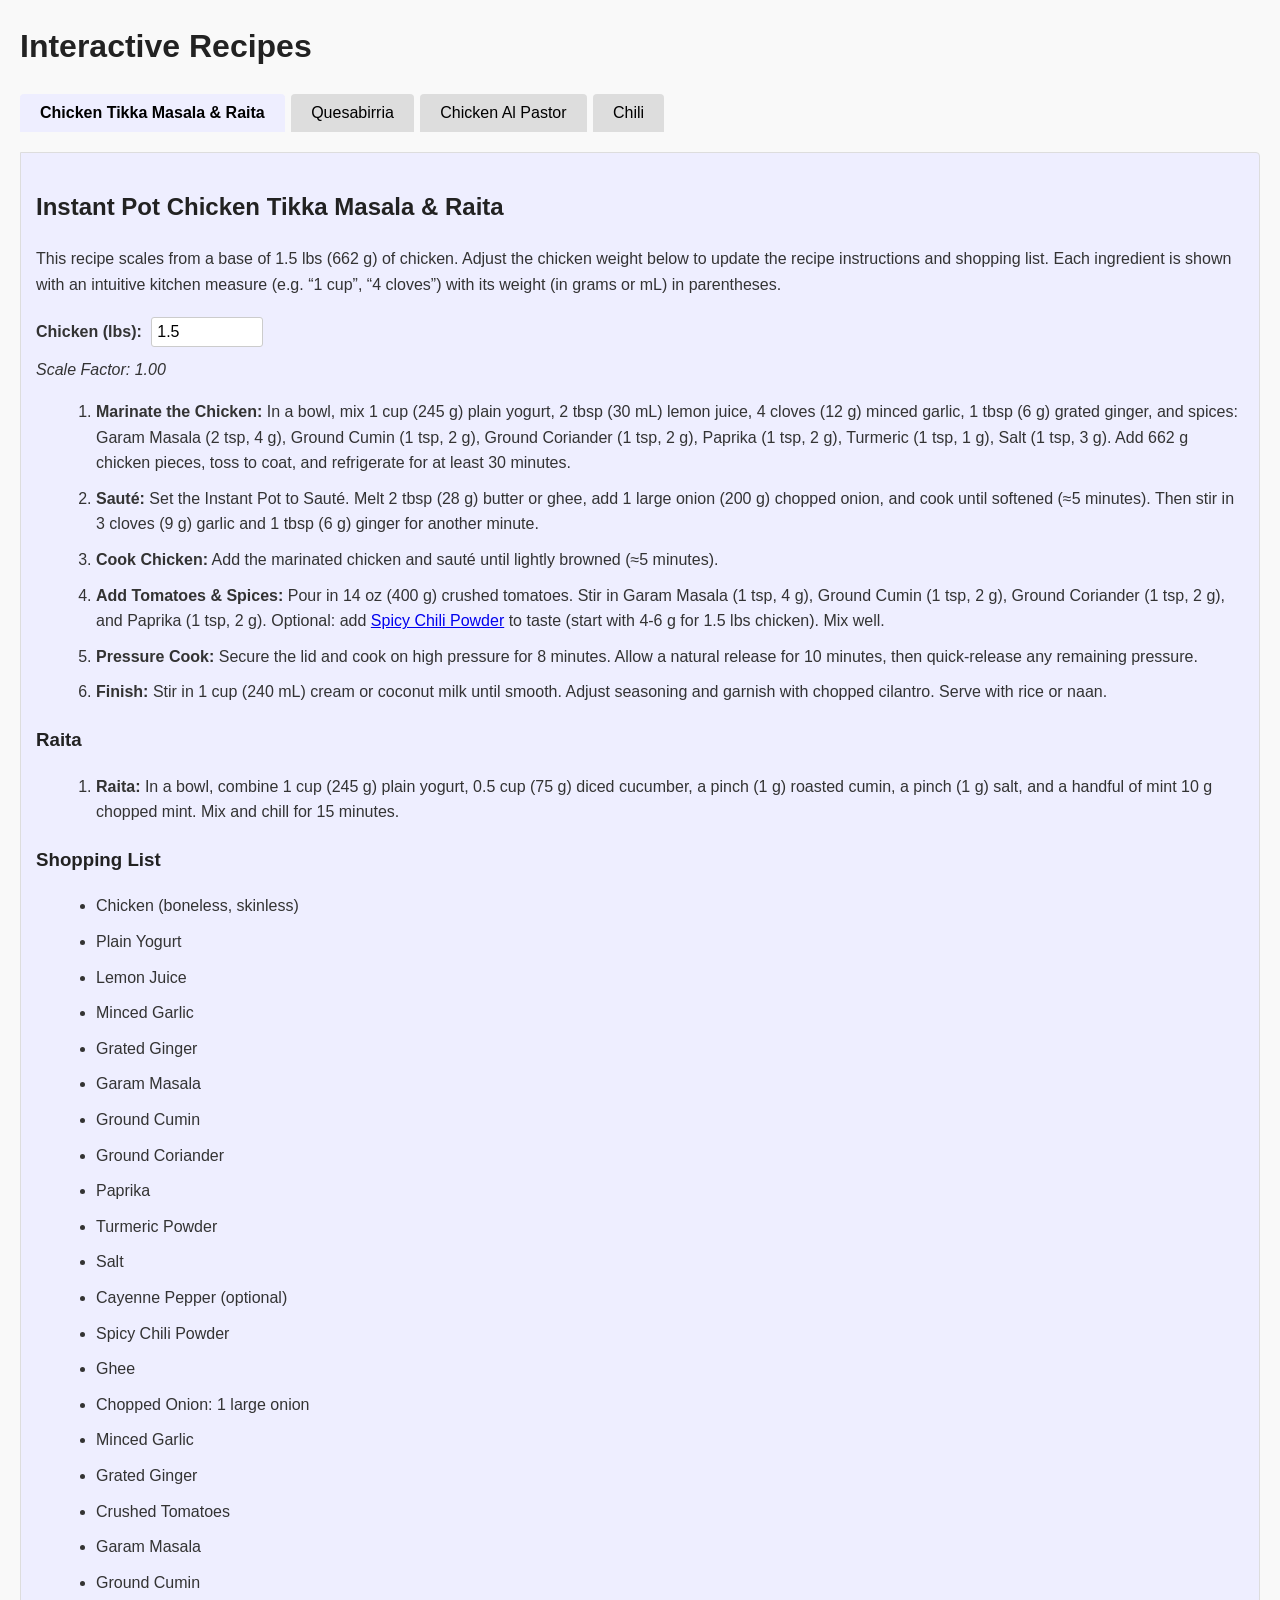
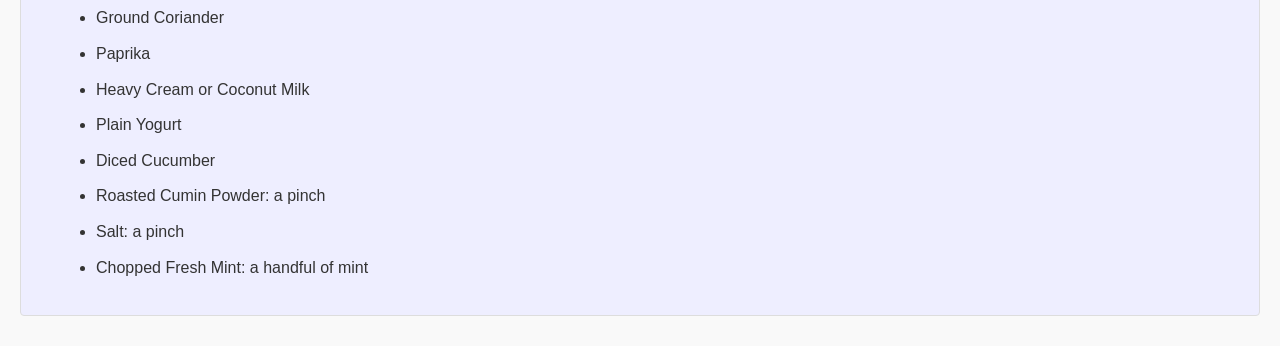
==== index.html @ 4488bdd1 "fix shopping list unit detection" ====
<!DOCTYPE html>
<html>
<head>
  <meta charset="UTF-8">
  <title>Interactive Recipes: Tikka Masala, Birria, Al Pastor & Chili</title>
  <style>
    body {
      font-family: Arial, sans-serif;
      margin: 20px;
      background-color: #f9f9f9;
      line-height: 1.6;
      color: #333;
    }
    h1, h2, h3 {
      color: #222;
    }
    .tab-buttons {
      margin-bottom: 20px;
    }
    .tab-buttons button {
      background-color: #ddd;
      border: none;
      padding: 10px 20px;
      cursor: pointer;
      font-size: 1em;
      border-top-left-radius: 4px;
      border-top-right-radius: 4px;
      margin-right: 2px;
    }
    .tab-buttons button.active {
      background-color: #eef;
      font-weight: bold;
    }
    .tab-content {
      border: 1px solid #ddd;
      background-color: #eef;
      padding: 15px;
      border-radius: 0 4px 4px 4px;
      margin-bottom: 30px;
    }
    .section {
      margin-bottom: 20px;
    }
    .input-group {
      margin-bottom: 10px;
    }
    label {
      font-weight: bold;
    }
    input[type="number"],
    select {
      padding: 5px;
      font-size: 1em;
      width: 100px;
      margin-left: 5px;
      border: 1px solid #ccc;
      border-radius: 3px;
    }
    /* Make the drop-down for "Type:" wider */
    #chiliType {
      width: 150px;
    }
    .scale-display {
      font-style: italic;
      margin-bottom: 10px;
    }
    ol, ul {
      margin-left: 20px;
    }
    li {
      margin-bottom: 10px;
    }
  </style>
</head>
<body>
  <h1>Interactive Recipes</h1>
  <div class="tab-buttons">
    <button id="btnChicken" class="active" onclick="showTab('chickenTab')">Chicken Tikka Masala & Raita</button>
    <button id="btnBeef" onclick="showTab('beefTab')">Quesabirria</button>
    <button id="btnAlPastor" onclick="showTab('alPastorTab')">Chicken Al Pastor</button>
    <button id="btnChili" onclick="showTab('chiliTab')">Chili</button>
  </div>

  <!-- Chicken Tikka Masala & Raita Tab -->
  <div id="chickenTab" class="tab-content">
    <h2>Instant Pot Chicken Tikka Masala &amp; Raita</h2>
    <div class="section">
      <p>
        This recipe scales from a base of 1.5 lbs (662 g) of chicken. Adjust the chicken weight below to update the recipe instructions and shopping list. Each ingredient is shown with an intuitive kitchen measure (e.g. “1 cup”, “4 cloves”) with its weight (in grams or mL) in parentheses.
      </p>
    </div>
    <div class="input-group">
      <label for="chickenInput">Chicken (lbs):</label>
      <input type="number" id="chickenInput" value="1.5" step="0.001" min="0">
    </div>
    <div class="scale-display">
      Scale Factor: <span id="chickenScaleFactor">1.00</span>
    </div>
    <div id="chickenRecipe" class="section"></div>
    <h3>Raita</h3>
    <div id="raita" class="section"></div>
    <h3>Shopping List</h3>
    <div id="chickenShoppingList" class="section"></div>
  </div>

  <!-- Beef Birria Tacos Tab -->
  <div id="beefTab" class="tab-content" style="display:none;">
    <h2>Instant Pot Quesabirria</h2>
    <div class="section">
      <p>
        Scale this quesabirria recipe from a base of 3 lbs (1360 g) of beef. Adjust the beef weight below to update the instructions and shopping list. All ingredient amounts are expressed in grams with intuitive alternative measures.
      </p>
    </div>
    <div class="input-group">
      <label for="beefInput">Beef (lbs):</label>
      <input type="number" id="beefInput" value="3" step="0.001" min="0">
    </div>
    <div class="scale-display">
      Scale Factor: <span id="beefScaleFactor">1.00</span>
    </div>
    <div id="beefRecipe" class="section"></div>
    <h3>Shopping List</h3>
    <div id="beefShoppingList" class="section"></div>
  </div>

  <!-- Chicken Al Pastor Tab -->
  <div id="alPastorTab" class="tab-content" style="display:none;">
    <h2>Instant Pot Chicken Al Pastor</h2>
    <div class="section">
      <p>
        Scale this Chicken Al Pastor recipe from a base of 2 lbs (≈900 g) of chicken. The marinade is tangy and savory (with less sweetness). Adjust the chicken weight below to update the recipe instructions and shopping list.
      </p>
    </div>
    <div class="input-group">
      <label for="alPastorInput">Chicken (lbs):</label>
      <input type="number" id="alPastorInput" value="2" step="0.001" min="0">
    </div>
    <div class="scale-display">
      Scale Factor: <span id="alPastorScaleFactor">1.00</span>
    </div>
    <div id="alPastorRecipe" class="section"></div>
    <h3>Shopping List</h3>
    <div id="alPastorShoppingList" class="section"></div>
  </div>

  <!-- Chili Tab -->
  <div id="chiliTab" class="tab-content" style="display:none;">
    <h2>Instant Pot Chili</h2>
    <div class="section">
      <p>
        This chili recipe scales from a base of 1 lb (454 g) of beef. You can choose the beef type—Ground Beef or Chuck Roast—and adjust the beef weight below. The recipe is simple: brown the beef, then add spices and tomatoes. The spices are shown in teaspoon/tablespoon measures with the weight in grams in parentheses.
      </p>
    </div>
    <div class="input-group">
      <label for="chiliInput">Beef (lbs):</label>
      <input type="number" id="chiliInput" value="1" step="0.001" min="0">
      <label for="chiliType">Type:</label>
      <select id="chiliType">
        <option value="ground">Ground Beef</option>
        <option value="chuck">Chuck Roast</option>
      </select>
    </div>
    <div class="scale-display">
      Scale Factor: <span id="chiliScaleFactor">1.00</span>
    </div>
    <div id="chiliRecipe" class="section"></div>
    <h3>Shopping List</h3>
    <div id="chiliShoppingList" class="section"></div>
  </div>

  <script>
    // ----- Helper Functions -----
    // Computes a scaled amount for an ingredient.
    function getScaledAmount(item, scaleFactor) {
      const scaledWeight = Math.ceil(item.baseAmount * scaleFactor);
      let alt = "";
      if (item.altValue !== null) {
        if (!isNaN(parseFloat(item.altValue))) {
          let altNumber = item.altValue * scaleFactor;
          // For discrete units, round up.
          if (["tsp", "tbsp", "cloves", "oz"].includes(item.altUnit)) {
            altNumber = Math.ceil(altNumber);
          } else if (item.altUnit === "cup") {
            altNumber = Math.ceil(altNumber * 10) / 10;
          } else {
            altNumber = Math.ceil(altNumber);
          }
          alt = altNumber + " " + item.altUnit;
        } else {
          alt = item.altValue + (item.altUnit ? " " + item.altUnit : "");
        }
      }
      return { weight: scaledWeight + " " + item.unit, alt: alt };
    }
    
    // Returns a shopping list entry using a discrete measure if applicable.
    function getShoppingListEntry(item, scaledItem) {
      const discreteUnits = [
        "large onion", "tortilla", "lime", "bay leaves",
        "small bunch", "a pinch", "a handful of mint",
        "chiles", "chile", "can"
      ];

      let altPhrase = item.altUnit;
      if (item.altValue !== null && isNaN(parseFloat(item.altValue))) {
        altPhrase = item.altValue + (item.altUnit ? " " + item.altUnit : "");
      }

      if (altPhrase && discreteUnits.includes(altPhrase)) {
        // Ensure a minimum of 1 is shown for numeric amounts
        let parts = scaledItem.alt.split(" ");
        let num = parseFloat(parts[0]);
        if (!isNaN(num) && num < 1) {
          return item.ingredient + ": 1 " + altPhrase;
        }
        return item.ingredient + ": " + scaledItem.alt;
      } else {
        return item.ingredient;
      }
    }
    
    // ----- Chicken Tikka Masala & Raita -----
    const baseChickenLbs = 1.5;
    const chickenIngredients = [
      { key: "chicken", ingredient: "Chicken (boneless, skinless)", baseAmount: 662, unit: "g", altValue: null, altUnit: "" },
      { key: "yogurt", ingredient: "Plain Yogurt", baseAmount: 245, unit: "g", altValue: 1, altUnit: "cup" },
      { key: "lemon", ingredient: "Lemon Juice", baseAmount: 30, unit: "mL", altValue: 2, altUnit: "tbsp" },
      { key: "garlicMarinade", ingredient: "Minced Garlic", baseAmount: 12, unit: "g", altValue: 4, altUnit: "cloves" },
      { key: "gingerMarinade", ingredient: "Grated Ginger", baseAmount: 6, unit: "g", altValue: 1, altUnit: "tbsp" },
      { key: "garamMarinade", ingredient: "Garam Masala", baseAmount: 4, unit: "g", altValue: 2, altUnit: "tsp" },
      { key: "cuminMarinade", ingredient: "Ground Cumin", baseAmount: 2, unit: "g", altValue: 1, altUnit: "tsp" },
      { key: "corianderMarinade", ingredient: "Ground Coriander", baseAmount: 2, unit: "g", altValue: 1, altUnit: "tsp" },
      { key: "paprikaMarinade", ingredient: "Paprika", baseAmount: 2, unit: "g", altValue: 1, altUnit: "tsp" },
      { key: "turmeric", ingredient: "Turmeric Powder", baseAmount: 1, unit: "g", altValue: 0.5, altUnit: "tsp" },
      { key: "salt", ingredient: "Salt", baseAmount: 3, unit: "g", altValue: 0.5, altUnit: "tsp" },
      { key: "cayenne", ingredient: "Cayenne Pepper (optional)", baseAmount: 0.5, unit: "g", altValue: 0.25, altUnit: "tsp" },
      { key: "chiliPowder", ingredient: "Spicy Chili Powder", baseAmount: 5, unit: "g", altValue: 2, altUnit: "tsp" },
      { key: "butter", ingredient: "Ghee", baseAmount: 28, unit: "g", altValue: 2, altUnit: "tbsp" },
      { key: "onion", ingredient: "Chopped Onion", baseAmount: 200, unit: "g", altValue: 1, altUnit: "large onion" },
      { key: "garlicSauce", ingredient: "Minced Garlic", baseAmount: 9, unit: "g", altValue: 3, altUnit: "cloves" },
      { key: "gingerSauce", ingredient: "Grated Ginger", baseAmount: 6, unit: "g", altValue: 1, altUnit: "tbsp" },
      { key: "tomato", ingredient: "Crushed Tomatoes", baseAmount: 400, unit: "g", altValue: 14, altUnit: "oz" },
      { key: "garamSauce", ingredient: "Garam Masala", baseAmount: 4, unit: "g", altValue: 1, altUnit: "tsp" },
      { key: "cuminSauce", ingredient: "Ground Cumin", baseAmount: 2, unit: "g", altValue: 1, altUnit: "tsp" },
      { key: "corianderSauce", ingredient: "Ground Coriander", baseAmount: 2, unit: "g", altValue: 1, altUnit: "tsp" },
      { key: "paprikaSauce", ingredient: "Paprika", baseAmount: 2, unit: "g", altValue: 1, altUnit: "tsp" },
      { key: "cream", ingredient: "Heavy Cream or Coconut Milk", baseAmount: 240, unit: "mL", altValue: 1, altUnit: "cup" }
    ];
    const raitaIngredients = [
      { key: "raitaYogurt", ingredient: "Plain Yogurt", baseAmount: 245, unit: "g", altValue: 1, altUnit: "cup" },
      { key: "cucumber", ingredient: "Diced Cucumber", baseAmount: 75, unit: "g", altValue: 0.5, altUnit: "cup" },
      { key: "roastedCumin", ingredient: "Roasted Cumin Powder", baseAmount: 1, unit: "g", altValue: "a pinch", altUnit: "" },
      { key: "raitaSalt", ingredient: "Salt", baseAmount: 0.5, unit: "g", altValue: "a pinch", altUnit: "" },
      { key: "mint", ingredient: "Chopped Fresh Mint", baseAmount: 10, unit: "g", altValue: "a handful of", altUnit: "mint" }
    ];
    
    // ----- Quesabirria -----
    const baseBeefLbs = 3;
    const beefIngredients = [
      { key: "beef", ingredient: "Beef Chuck Roast", baseAmount: 1360, unit: "g", altValue: null, altUnit: "" },
      { key: "guajillo", ingredient: "Dried Guajillo Chiles", baseAmount: 8, unit: "g", altValue: 2, altUnit: "chiles" },
      { key: "ancho", ingredient: "Dried Ancho Chiles", baseAmount: 12, unit: "g", altValue: 2, altUnit: "chiles" },
      { key: "chipotle", ingredient: "Dried Chipotle Chile (optional)", baseAmount: 3, unit: "g", altValue: 1, altUnit: "chile" },
      { key: "onion", ingredient: "Large Onion (quartered)", baseAmount: 150, unit: "g", altValue: 1, altUnit: "large onion" },
      { key: "garlic", ingredient: "Minced Garlic", baseAmount: 12, unit: "g", altValue: 12, altUnit: "g" },
      { key: "tomato", ingredient: "Crushed Tomatoes", baseAmount: 400, unit: "g", altValue: 14, altUnit: "oz" },
      { key: "broth", ingredient: "Beef Broth", baseAmount: 120, unit: "g", altValue: 0.5, altUnit: "cup" },
      { key: "vinegar", ingredient: "Apple Cider Vinegar", baseAmount: 60, unit: "g", altValue: 0.25, altUnit: "cup" },
      { key: "cumin", ingredient: "Ground Cumin", baseAmount: 2.5, unit: "g", altValue: 1, altUnit: "tsp" },
      { key: "oregano", ingredient: "Dried Oregano", baseAmount: 1, unit: "g", altValue: 1, altUnit: "tsp" },
      { key: "cinnamon", ingredient: "Ground Cinnamon", baseAmount: 1.25, unit: "g", altValue: 0.5, altUnit: "tsp" },
      { key: "bay", ingredient: "Bay Leaves", baseAmount: 2, unit: "", altValue: "2", altUnit: "bay leaves" },
      { key: "water", ingredient: "Water (for blending)", baseAmount: 15, unit: "g", altValue: 1, altUnit: "tbsp" },
      { key: "tortilla", ingredient: "Corn Tortillas", baseAmount: 30, unit: "g", altValue: 1, altUnit: "tortilla" },
      { key: "tacoOnion", ingredient: "Chopped White Onion (topping)", baseAmount: 50, unit: "g", altValue: 0.25, altUnit: "cup" },
      { key: "cilantro", ingredient: "Chopped Fresh Cilantro (topping)", baseAmount: 10, unit: "g", altValue: 1, altUnit: "small bunch" },
      { key: "lime", ingredient: "Lime Wedge", baseAmount: 70, unit: "g", altValue: 1, altUnit: "lime" }
    ];
    
    // ----- Chicken Al Pastor -----
    const baseAlPastorLbs = 2;
    const alPastorIngredients = [
      { key: "alPastorChicken", ingredient: "Chicken (boneless, skinless)", baseAmount: 900, unit: "g", altValue: null, altUnit: "" },
      { key: "pineappleJuice", ingredient: "Pineapple Juice", baseAmount: 80, unit: "mL", altValue: 0.33, altUnit: "cup" },
      { key: "vinegar", ingredient: "Apple Cider Vinegar", baseAmount: 20, unit: "mL", altValue: 1, altUnit: "tbsp" },
      { key: "garlic", ingredient: "Minced Garlic", baseAmount: 10, unit: "g", altValue: 3, altUnit: "cloves" },
      { key: "ginger", ingredient: "Grated Ginger", baseAmount: 5, unit: "g", altValue: 1, altUnit: "tsp" },
      { key: "chiliPowder", ingredient: "Chili Powder", baseAmount: 4, unit: "g", altValue: 1.5, altUnit: "tsp" },
      { key: "cumin", ingredient: "Ground Cumin", baseAmount: 2, unit: "g", altValue: 1, altUnit: "tsp" },
      { key: "oregano", ingredient: "Dried Oregano", baseAmount: 1, unit: "g", altValue: 1, altUnit: "tsp" },
      { key: "salt", ingredient: "Salt", baseAmount: 3, unit: "g", altValue: 0.5, altUnit: "tsp" },
      { key: "pepper", ingredient: "Black Pepper", baseAmount: 1, unit: "g", altValue: 0.25, altUnit: "tsp" },
      { key: "achiote", ingredient: "Achiote Paste", baseAmount: 15, unit: "g", altValue: 1, altUnit: "tbsp" },
      { key: "chipotle", ingredient: "Chipotle in Adobo (optional)", baseAmount: 5, unit: "g", altValue: 1, altUnit: "tsp" },
      { key: "alPastorOnion", ingredient: "Sliced Onion", baseAmount: 100, unit: "g", altValue: 0.5, altUnit: "large onion" },
      { key: "pineappleChunks", ingredient: "Pineapple Chunks", baseAmount: 150, unit: "g", altValue: 0.75, altUnit: "cup" }
    ];
    
    // ----- Chili -----
    const baseChiliLbs = 1; // Base: 1 lb (454 g) of beef
    const chiliIngredients = [
      { key: "chiliBeef", ingredient: "Beef", baseAmount: 454, unit: "g", altValue: null, altUnit: "" },
      { key: "chiliPowder", ingredient: "Chili Powder", baseAmount: 20, unit: "g", altValue: 2, altUnit: "tbsp" },
      { key: "crushedTomatoes", ingredient: "Crushed Tomatoes", baseAmount: 400, unit: "g", altValue: "1", altUnit: "can" },
      { key: "greenChilis", ingredient: "Green Chilis", baseAmount: 227, unit: "g", altValue: "1", altUnit: "can" },
      { key: "cayenne", ingredient: "Cayenne Pepper", baseAmount: 5, unit: "g", altValue: 1, altUnit: "tsp" }
    ];
    
    function updateChickenRecipe() {
      const chickenInput = document.getElementById("chickenInput");
      let chickenWeight = parseFloat(chickenInput.value);
      if (isNaN(chickenWeight) || chickenWeight <= 0) { chickenWeight = baseChickenLbs; }
      const scaleFactor = chickenWeight / baseChickenLbs;
      document.getElementById("chickenScaleFactor").textContent = scaleFactor.toFixed(2);
      
      let scaled = {};
      chickenIngredients.forEach(item => {
        scaled[item.key] = getScaledAmount(item, scaleFactor);
      });
      
      let recipeHtml = "<ol>";
      // Marinate step: without cayenne and chili powder.
      recipeHtml += "<li><strong>Marinate the Chicken:</strong> In a bowl, mix " +
                    scaled.yogurt.alt + " (" + scaled.yogurt.weight + ") plain yogurt, " +
                    scaled.lemon.alt + " (" + scaled.lemon.weight + ") lemon juice, " +
                    scaled.garlicMarinade.alt + " (" + scaled.garlicMarinade.weight + ") minced garlic, " +
                    scaled.gingerMarinade.alt + " (" + scaled.gingerMarinade.weight + ") grated ginger, and spices: " +
                    "Garam Masala (" + scaled.garamMarinade.alt + ", " + scaled.garamMarinade.weight + "), " +
                    "Ground Cumin (" + scaled.cuminMarinade.alt + ", " + scaled.cuminMarinade.weight + "), " +
                    "Ground Coriander (" + scaled.corianderMarinade.alt + ", " + scaled.corianderMarinade.weight + "), " +
                    "Paprika (" + scaled.paprikaMarinade.alt + ", " + scaled.paprikaMarinade.weight + "), " +
                    "Turmeric (" + scaled.turmeric.alt + ", " + scaled.turmeric.weight + "), " +
                    "Salt (" + scaled.salt.alt + ", " + scaled.salt.weight + "). " +
                    "Add " + scaled.chicken.weight + " chicken pieces, toss to coat, and refrigerate for at least 30 minutes.</li>";
      recipeHtml += "<li><strong>Sauté:</strong> Set the Instant Pot to Sauté. Melt " +
                    scaled.butter.alt + " (" + scaled.butter.weight + ") butter or ghee, add " +
                    scaled.onion.alt + " (" + scaled.onion.weight + ") chopped onion, and cook until softened (≈5 minutes). Then stir in " +
                    scaled.garlicSauce.alt + " (" + scaled.garlicSauce.weight + ") garlic and " +
                    scaled.gingerSauce.alt + " (" + scaled.gingerSauce.weight + ") ginger for another minute.</li>";
      recipeHtml += "<li><strong>Cook Chicken:</strong> Add the marinated chicken and sauté until lightly browned (≈5 minutes).</li>";
      // Sauce step: list named spices with optional hyperlink for spicy chili powder.
      recipeHtml += "<li><strong>Add Tomatoes &amp; Spices:</strong> Pour in " +
                    scaled.tomato.alt + " (" + scaled.tomato.weight + ") crushed tomatoes. Stir in " +
                    "Garam Masala (" + scaled.garamSauce.alt + ", " + scaled.garamSauce.weight + "), " +
                    "Ground Cumin (" + scaled.cuminSauce.alt + ", " + scaled.cuminSauce.weight + "), " +
                    "Ground Coriander (" + scaled.corianderSauce.alt + ", " + scaled.corianderSauce.weight + "), and " +
                    "Paprika (" + scaled.paprikaSauce.alt + ", " + scaled.paprikaSauce.weight + "). " +
                    "Optional: add <a href=\"https://www.amazon.com/dp/B01FN2MY6W?ref=nb_sb_ss_w_as-reorder_k0_1_18&amp;crid=KF6E8OXQGZ71&amp;sprefix=spicy+chili+powder\" target=\"_blank\">Spicy Chili Powder</a> to taste (start with 4-6 g for 1.5 lbs chicken). Mix well.</li>";
      recipeHtml += "<li><strong>Pressure Cook:</strong> Secure the lid and cook on high pressure for 8 minutes. Allow a natural release for 10 minutes, then quick-release any remaining pressure.</li>";
      recipeHtml += "<li><strong>Finish:</strong> Stir in " + scaled.cream.alt + " (" + scaled.cream.weight + ") cream or coconut milk until smooth. Adjust seasoning and garnish with chopped cilantro. Serve with rice or naan.</li>";
      recipeHtml += "</ol>";
      
      document.getElementById("chickenRecipe").innerHTML = recipeHtml;
      
      let fixedRaita = {};
      raitaIngredients.forEach(item => {
        fixedRaita[item.key] = getScaledAmount(item, 1);
      });
      let raitaHtml = "<ol>";
      raitaHtml += "<li><strong>Raita:</strong> In a bowl, combine " +
                   fixedRaita.raitaYogurt.alt + " (" + fixedRaita.raitaYogurt.weight + ") plain yogurt, " +
                   fixedRaita.cucumber.alt + " (" + fixedRaita.cucumber.weight + ") diced cucumber, " +
                   fixedRaita.roastedCumin.alt + " (" + fixedRaita.roastedCumin.weight + ") roasted cumin, " +
                   fixedRaita.raitaSalt.alt + " (" + fixedRaita.raitaSalt.weight + ") salt, and " +
                   fixedRaita.mint.alt + " " + fixedRaita.mint.weight + " chopped mint. Mix and chill for 15 minutes.</li>";
      raitaHtml += "</ol>";
      
      document.getElementById("raita").innerHTML = raitaHtml;
      
      let shoppingHtml = "<ul>";
      chickenIngredients.concat(raitaIngredients).forEach(item => {
        let factor = chickenIngredients.includes(item) ? scaleFactor : 1;
        let scaledItem = getScaledAmount(item, factor);
        shoppingHtml += "<li>" + getShoppingListEntry(item, scaledItem) + "</li>";
      });
      shoppingHtml += "</ul>";
      
      document.getElementById("chickenShoppingList").innerHTML = shoppingHtml;
    }
    
    function updateBeefRecipe() {
      const beefInput = document.getElementById("beefInput");
      let beefWeight = parseFloat(beefInput.value);
      if (isNaN(beefWeight) || beefWeight <= 0) { beefWeight = baseBeefLbs; }
      const scaleFactor = beefWeight / baseBeefLbs;
      document.getElementById("beefScaleFactor").textContent = scaleFactor.toFixed(2);
      
      let scaledBeef = {};
      beefIngredients.forEach(item => {
        if (item.key === "beef") {
          const scaledWeight = Math.ceil(item.baseAmount * scaleFactor);
          const altLbs = (scaledWeight / 453.6).toFixed(1);
          scaledBeef[item.key] = { weight: scaledWeight + " " + item.unit, alt: altLbs + " lbs" };
        } else {
          scaledBeef[item.key] = getScaledAmount(item, scaleFactor);
        }
      });
      
      let beefHtml = "<ol>";
      beefHtml += "<li><strong>Prep the Chiles:</strong> Remove stems and seeds from the guajillo chiles (" + scaledBeef.guajillo.alt + " / " + scaledBeef.guajillo.weight + "), ancho chiles (" + scaledBeef.ancho.alt + " / " + scaledBeef.ancho.weight + "), and chipotle chile (" + scaledBeef.chipotle.alt + " / " + scaledBeef.chipotle.weight + ") (optional). Toast them lightly (≈1 minute per side) and soak in hot water for 20 minutes. Drain (reserve 15–30 g of soaking water).</li>";
      beefHtml += "<li><strong>Blend the Sauce:</strong> In a blender, combine the soaked chiles, " +
                  scaledBeef.onion.alt + " (" + scaledBeef.onion.weight + ") quartered onion, " +
                  scaledBeef.garlic.alt + " (" + scaledBeef.garlic.weight + ") minced garlic, " +
                  scaledBeef.tomato.alt + " (" + scaledBeef.tomato.weight + ") crushed tomatoes, " +
                  scaledBeef.vinegar.alt + " (" + scaledBeef.vinegar.weight + ") vinegar, " +
                  scaledBeef.broth.alt + " (" + scaledBeef.broth.weight + ") beef broth, " +
                  scaledBeef.cumin.alt + " ground cumin (" + scaledBeef.cumin.weight + "), " +
                  scaledBeef.oregano.alt + " dried oregano (" + scaledBeef.oregano.weight + "), and " +
                  scaledBeef.cinnamon.alt + " ground cinnamon (" + scaledBeef.cinnamon.weight + "). Blend until smooth, adding reserved water if needed. (Note: You can use less crushed tomatoes if you prefer a shorter sauté time.)</li>";
      beefHtml += "<li><strong>Sear the Beef:</strong> Season " + scaledBeef.beef.weight + " of beef with salt and pepper. Sauté in the Instant Pot with about 15 g oil until well browned in batches.</li>";
      beefHtml += "<li><strong>Pressure Cook:</strong> Return the beef to the pot, add the blended sauce and " + scaledBeef.bay.alt + ". Secure the lid and cook on high pressure for 45 minutes; allow a natural release for 10 minutes, then quick-release any remaining pressure.</li>";
      beefHtml += "<li><strong>Shred &amp; Assemble:</strong> Strain the beef and reserve the sauce. Shred the beef. Then, heat a pan over medium heat until it passes the <a href=\"https://youtube.com/shorts/TcM1hlAAJ_g?si=eh-l27dP_NLs6PnY\" target=\"_blank\">water drop test</a>. Add a thin layer of high-heat oil (such as ghee or avocado oil). Dip a tortilla briefly into the reserved broth, lay it flat on the pan, and add a layer of cheese followed by a layer of the shredded beef. Top with chopped onions and cilantro. After about 2 minutes (adjust if needed), fold the tortilla in half and press it down. Continue cooking for another 1–2 minutes until golden and crisp, then remove and serve.</li>";
      beefHtml += "</ol>";
      
      document.getElementById("beefRecipe").innerHTML = beefHtml;
      
      let shoppingHtml = "<ul>";
      beefIngredients.forEach(item => {
        let factor = (item.key === "beef") ? 1 : scaleFactor;
        let scaledItem;
        if (item.key === "beef") {
          const scaledWeight = Math.ceil(item.baseAmount * scaleFactor);
          const altLbs = (scaledWeight / 453.6).toFixed(1);
          scaledItem = { weight: scaledWeight + " " + item.unit, alt: altLbs + " lbs" };
        } else {
          scaledItem = getScaledAmount(item, factor);
        }
        shoppingHtml += "<li>" + getShoppingListEntry(item, scaledItem) + "</li>";
      });
      shoppingHtml += "</ul>";
      
      document.getElementById("beefShoppingList").innerHTML = shoppingHtml;
    }
    
    function updateAlPastorRecipe() {
      const alPastorInput = document.getElementById("alPastorInput");
      let alPastorWeight = parseFloat(alPastorInput.value);
      if (isNaN(alPastorWeight) || alPastorWeight <= 0) { alPastorWeight = baseAlPastorLbs; }
      const scaleFactor = alPastorWeight / baseAlPastorLbs;
      document.getElementById("alPastorScaleFactor").textContent = scaleFactor.toFixed(2);
      
      let scaledAP = {};
      alPastorIngredients.forEach(item => {
        scaledAP[item.key] = getScaledAmount(item, scaleFactor);
      });
      
      let alPastorHtml = "<ol>";
      alPastorHtml += "<li><strong>Marinate:</strong> In a bowl, combine " +
                       scaledAP.pineappleJuice.alt + " (" + scaledAP.pineappleJuice.weight + ") pineapple juice, " +
                       scaledAP.vinegar.alt + " (" + scaledAP.vinegar.weight + ") vinegar, " +
                       scaledAP.garlic.alt + " (" + scaledAP.garlic.weight + ") minced garlic, " +
                       scaledAP.ginger.alt + " (" + scaledAP.ginger.weight + ") grated ginger, " +
                       scaledAP.chiliPowder.alt + " (" + scaledAP.chiliPowder.weight + ") chili powder, " +
                       scaledAP.cumin.alt + " (" + scaledAP.cumin.weight + ") ground cumin, " +
                       scaledAP.oregano.alt + " (" + scaledAP.oregano.weight + ") oregano, " +
                       scaledAP.salt.alt + " (" + scaledAP.salt.weight + ") salt, and " +
                       scaledAP.pepper.alt + " (" + scaledAP.pepper.weight + ") black pepper. Stir in " +
                       scaledAP.achiote.alt + " (" + scaledAP.achiote.weight + ") achiote paste and, if using, " +
                       scaledAP.chipotle.alt + " (" + scaledAP.chipotle.weight + ") chipotle. Add " +
                       scaledAP.alPastorOnion.alt + " (" + scaledAP.alPastorOnion.weight + ") sliced onion and " +
                       scaledAP.pineappleChunks.alt + " (" + scaledAP.pineappleChunks.weight + ") pineapple chunks. Marinate the chicken (about " + getScaledAmount(alPastorIngredients[0], scaleFactor).weight + ") for at least 1 hour.</li>";
      alPastorHtml += "<li><strong>Sauté &amp; Pressure Cook:</strong> Set the Instant Pot to Sauté. Briefly sauté the marinated chicken with a little oil, then secure the lid and pressure cook on high for 8 minutes. Allow a natural release for 10 minutes.</li>";
      alPastorHtml += "<li><strong>Serve:</strong> Shred the chicken and serve on warm tortillas with your favorite toppings.</li>";
      alPastorHtml += "</ol>";
      
      document.getElementById("alPastorRecipe").innerHTML = alPastorHtml;
      
      let shoppingHtml = "<ul>";
      alPastorIngredients.forEach(item => {
        let scaledItem = getScaledAmount(item, scaleFactor);
        shoppingHtml += "<li>" + getShoppingListEntry(item, scaledItem) + "</li>";
      });
      shoppingHtml += "</ul>";
      
      document.getElementById("alPastorShoppingList").innerHTML = shoppingHtml;
    }
    
    function updateChiliRecipe() {
      const chiliInput = document.getElementById("chiliInput");
      let chiliWeight = parseFloat(chiliInput.value);
      if (isNaN(chiliWeight) || chiliWeight <= 0) { chiliWeight = baseChiliLbs; }
      const scaleFactor = chiliWeight / baseChiliLbs;
      document.getElementById("chiliScaleFactor").textContent = scaleFactor.toFixed(2);
      
      let selectedType = document.getElementById("chiliType").value; // "ground" or "chuck"
      
      let scaledChili = {};
      chiliIngredients.forEach(item => {
        if (item.key === "chiliBeef") {
          const scaledWeight = Math.ceil(item.baseAmount * scaleFactor);
          // Show alternative as lbs.
          const altLbs = (scaledWeight / 453.6).toFixed(1);
          scaledChili[item.key] = { weight: scaledWeight + " " + item.unit, alt: altLbs + " lbs" };
        } else {
          scaledChili[item.key] = getScaledAmount(item, scaleFactor);
        }
      });
      
      let chiliHtml = "<ol>";
      chiliHtml += "<li><strong>Sauté the Beef:</strong> Set the Instant Pot to Sauté. Brown the " + scaledChili.chiliBeef.alt + " (" + scaledChili.chiliBeef.weight + ") " + (selectedType === "ground" ? "ground beef" : "chuck roast, cut into chunks") + " until well browned.</li>";
      chiliHtml += "<li><strong>Add Spices &amp; Tomatoes:</strong> Stir in " +
                   scaledChili.chiliPowder.alt + " (" + scaledChili.chiliPowder.weight + ") chili powder, " +
                   scaledChili.crushedTomatoes.alt + " (" + scaledChili.crushedTomatoes.weight + ") crushed tomatoes, " +
                   scaledChili.greenChilis.alt + " (" + scaledChili.greenChilis.weight + ") green chilis, and " +
                   scaledChili.cayenne.alt + " (" + scaledChili.cayenne.weight + ") cayenne pepper. (Note: You can use less crushed tomatoes if you prefer a shorter sauté time.)</li>";
      if(selectedType === "ground") {
        chiliHtml += "<li><strong>Pressure Cook:</strong> Secure the lid and pressure cook on high for 10 minutes. Then quick-release the pressure.</li>";
      } else {
        chiliHtml += "<li><strong>Pressure Cook:</strong> Secure the lid and pressure cook on high for 20 minutes. Allow a natural release for 10 minutes, then quick-release any remaining pressure.</li>";
      }
      chiliHtml += "<li><strong>Simmer:</strong> Switch to Sauté mode and let the chili simmer for 5–10 minutes, stirring occasionally, to blend the flavors.</li>";
      chiliHtml += "</ol>";
      
      document.getElementById("chiliRecipe").innerHTML = chiliHtml;
      
      let shoppingHtml = "<ul>";
      chiliIngredients.forEach(item => {
        let scaledItem = (item.key === "chiliBeef") ? 
          { weight: Math.ceil(item.baseAmount * scaleFactor) + " " + item.unit, alt: ((Math.ceil(item.baseAmount * scaleFactor))/453.6).toFixed(1) + " lbs" } :
          getScaledAmount(item, scaleFactor);
        shoppingHtml += "<li>" + getShoppingListEntry(item, scaledItem) + "</li>";
      });
      shoppingHtml += "</ul>";
      
      document.getElementById("chiliShoppingList").innerHTML = shoppingHtml;
    }
    
    // ----- Tab Navigation -----
    function showTab(tabId) {
      document.getElementById("chickenTab").style.display = "none";
      document.getElementById("beefTab").style.display = "none";
      document.getElementById("alPastorTab").style.display = "none";
      document.getElementById("chiliTab").style.display = "none";
      document.getElementById("btnChicken").classList.remove("active");
      document.getElementById("btnBeef").classList.remove("active");
      document.getElementById("btnAlPastor").classList.remove("active");
      document.getElementById("btnChili").classList.remove("active");
      
      document.getElementById(tabId).style.display = "block";
      if(tabId === "chickenTab") {
        document.getElementById("btnChicken").classList.add("active");
      } else if(tabId === "beefTab") {
        document.getElementById("btnBeef").classList.add("active");
      } else if(tabId === "alPastorTab") {
        document.getElementById("btnAlPastor").classList.add("active");
      } else if(tabId === "chiliTab") {
        document.getElementById("btnChili").classList.add("active");
      }
    }
    
    // ----- Event Listeners & Initialization -----
    document.getElementById("chickenInput").addEventListener("input", updateChickenRecipe);
    document.getElementById("beefInput")?.addEventListener("input", updateBeefRecipe);
    document.getElementById("alPastorInput").addEventListener("input", updateAlPastorRecipe);
    document.getElementById("chiliInput").addEventListener("input", updateChiliRecipe);
    document.getElementById("chiliType").addEventListener("change", updateChiliRecipe);
    
    window.onload = function() {
      updateChickenRecipe();
      if(document.getElementById("beefInput")) { updateBeefRecipe(); }
      updateAlPastorRecipe();
      updateChiliRecipe();
    }
  </script>
  
  <!-- Hidden inputs for Beef, Al Pastor, and Chili -->
  <div style="display:none;">
    <input type="number" id="beefInput" value="3" step="0.001" min="0">
    <span class="scale-display">Scale Factor: <span id="beefScaleFactor">1.00</span></span>
    <input type="number" id="alPastorInput" value="2" step="0.001" min="0">
    <span class="scale-display">Scale Factor: <span id="alPastorScaleFactor">1.00</span></span>
    <input type="number" id="chiliInput" value="1" step="0.001" min="0">
    <span class="scale-display">Scale Factor: <span id="chiliScaleFactor">1.00</span></span>
  </div>
  
  <!-- Hidden container for chili shopping list -->
  <div id="chiliShoppingList" class="section" style="display:none;"></div>
  
  <!-- Hidden dropdown for chili type is already visible in the Chili tab -->
  
</body>
</html>
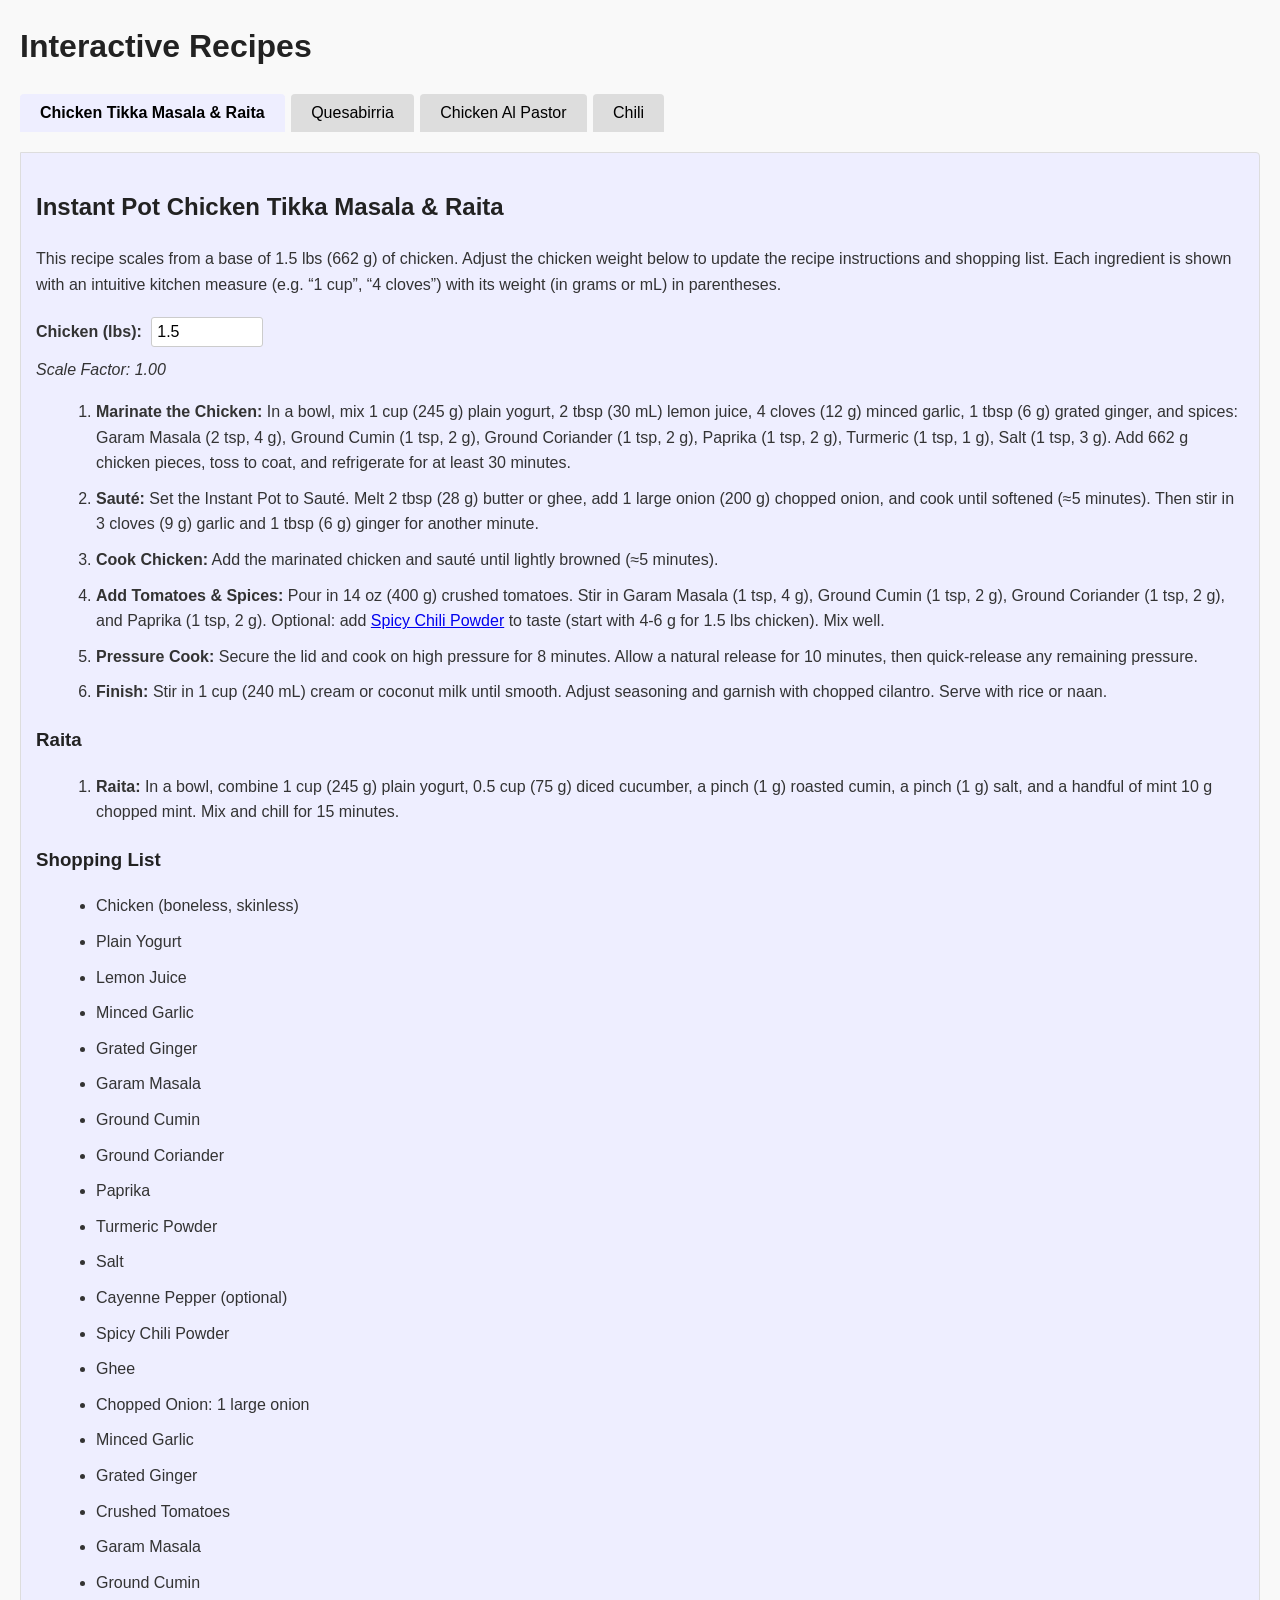
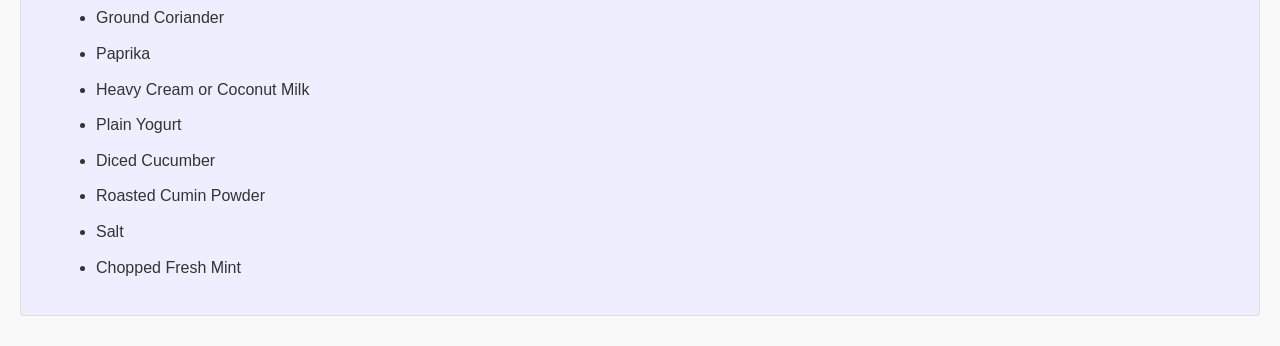
==== commit aedd646b: "Update birria cooking time logic" ====
--- a/index.html
+++ b/index.html
@@ -194,30 +194,20 @@
     }
     
     // Returns a shopping list entry using a discrete measure if applicable.
-    function getShoppingListEntry(item, scaledItem) {
-      const discreteUnits = [
-        "large onion", "tortilla", "lime", "bay leaves",
-        "small bunch", "a pinch", "a handful of mint",
-        "chiles", "chile", "can"
-      ];
-
-      let altPhrase = item.altUnit;
-      if (item.altValue !== null && isNaN(parseFloat(item.altValue))) {
-        altPhrase = item.altValue + (item.altUnit ? " " + item.altUnit : "");
-      }
-
-      if (altPhrase && discreteUnits.includes(altPhrase)) {
-        // Ensure a minimum of 1 is shown for numeric amounts
-        let parts = scaledItem.alt.split(" ");
-        let num = parseFloat(parts[0]);
-        if (!isNaN(num) && num < 1) {
-          return item.ingredient + ": 1 " + altPhrase;
-        }
-        return item.ingredient + ": " + scaledItem.alt;
-      } else {
-        return item.ingredient;
-      }
-    }
+    function getShoppingListEntry(item, scaledItem) {
+      const discreteUnits = ["large onion", "tortilla", "lime", "bay leaves", "small bunch", "a pinch", "a handful of mint", "chiles", "chile", "can"];
+      if (item.altUnit && discreteUnits.includes(item.altUnit)) {
+        // Ensure a minimum of 1 is shown.
+        let parts = scaledItem.alt.split(" ");
+        let num = parseFloat(parts[0]);
+        if (!isNaN(num) && num < 1) {
+          return item.ingredient + ": 1 " + item.altUnit;
+        }
+        return item.ingredient + ": " + scaledItem.alt;
+      } else {
+        return item.ingredient;
+      }
+    }
     
     // ----- Chicken Tikka Masala & Raita -----
     const baseChickenLbs = 1.5;
@@ -378,12 +368,20 @@
       document.getElementById("chickenShoppingList").innerHTML = shoppingHtml;
     }
     
-    function updateBeefRecipe() {
-      const beefInput = document.getElementById("beefInput");
-      let beefWeight = parseFloat(beefInput.value);
-      if (isNaN(beefWeight) || beefWeight <= 0) { beefWeight = baseBeefLbs; }
-      const scaleFactor = beefWeight / baseBeefLbs;
-      document.getElementById("beefScaleFactor").textContent = scaleFactor.toFixed(2);
+      function updateBeefRecipe() {
+        const beefInput = document.getElementById("beefInput");
+        let beefWeight = parseFloat(beefInput.value);
+        if (isNaN(beefWeight) || beefWeight <= 0) { beefWeight = baseBeefLbs; }
+        const scaleFactor = beefWeight / baseBeefLbs;
+        document.getElementById("beefScaleFactor").textContent = scaleFactor.toFixed(2);
+        function getCookMinutes(weight) {
+          if (weight <= 2) return 45; // keeping roast whole
+          if (weight <= 3) return 60;
+          if (weight <= 4) return 90;
+          if (weight <= 5) return 110;
+          return Math.round(weight * 20);
+        }
+        const cookMinutes = getCookMinutes(beefWeight);
       
       let scaledBeef = {};
       beefIngredients.forEach(item => {
@@ -408,7 +406,10 @@
                   scaledBeef.oregano.alt + " dried oregano (" + scaledBeef.oregano.weight + "), and " +
                   scaledBeef.cinnamon.alt + " ground cinnamon (" + scaledBeef.cinnamon.weight + "). Blend until smooth, adding reserved water if needed. (Note: You can use less crushed tomatoes if you prefer a shorter sauté time.)</li>";
       beefHtml += "<li><strong>Sear the Beef:</strong> Season " + scaledBeef.beef.weight + " of beef with salt and pepper. Sauté in the Instant Pot with about 15 g oil until well browned in batches.</li>";
-      beefHtml += "<li><strong>Pressure Cook:</strong> Return the beef to the pot, add the blended sauce and " + scaledBeef.bay.alt + ". Secure the lid and cook on high pressure for 45 minutes; allow a natural release for 10 minutes, then quick-release any remaining pressure.</li>";
+        beefHtml += "<li><strong>Pressure Cook:</strong> Return the beef to the pot, add the blended sauce and " +
+                     scaledBeef.bay.alt + ". Secure the lid and cook on high pressure for " + cookMinutes +
+                     " minutes. Allow a natural release for 15 minutes, then quick-release any remaining pressure. " +
+                     "If the beef isn't tender, reseal the pot and pressure cook in additional 15-minute increments until tender.</li>";
       beefHtml += "<li><strong>Shred &amp; Assemble:</strong> Strain the beef and reserve the sauce. Shred the beef. Then, heat a pan over medium heat until it passes the <a href=\"https://youtube.com/shorts/TcM1hlAAJ_g?si=eh-l27dP_NLs6PnY\" target=\"_blank\">water drop test</a>. Add a thin layer of high-heat oil (such as ghee or avocado oil). Dip a tortilla briefly into the reserved broth, lay it flat on the pan, and add a layer of cheese followed by a layer of the shredded beef. Top with chopped onions and cilantro. After about 2 minutes (adjust if needed), fold the tortilla in half and press it down. Continue cooking for another 1–2 minutes until golden and crisp, then remove and serve.</li>";
       beefHtml += "</ol>";
       
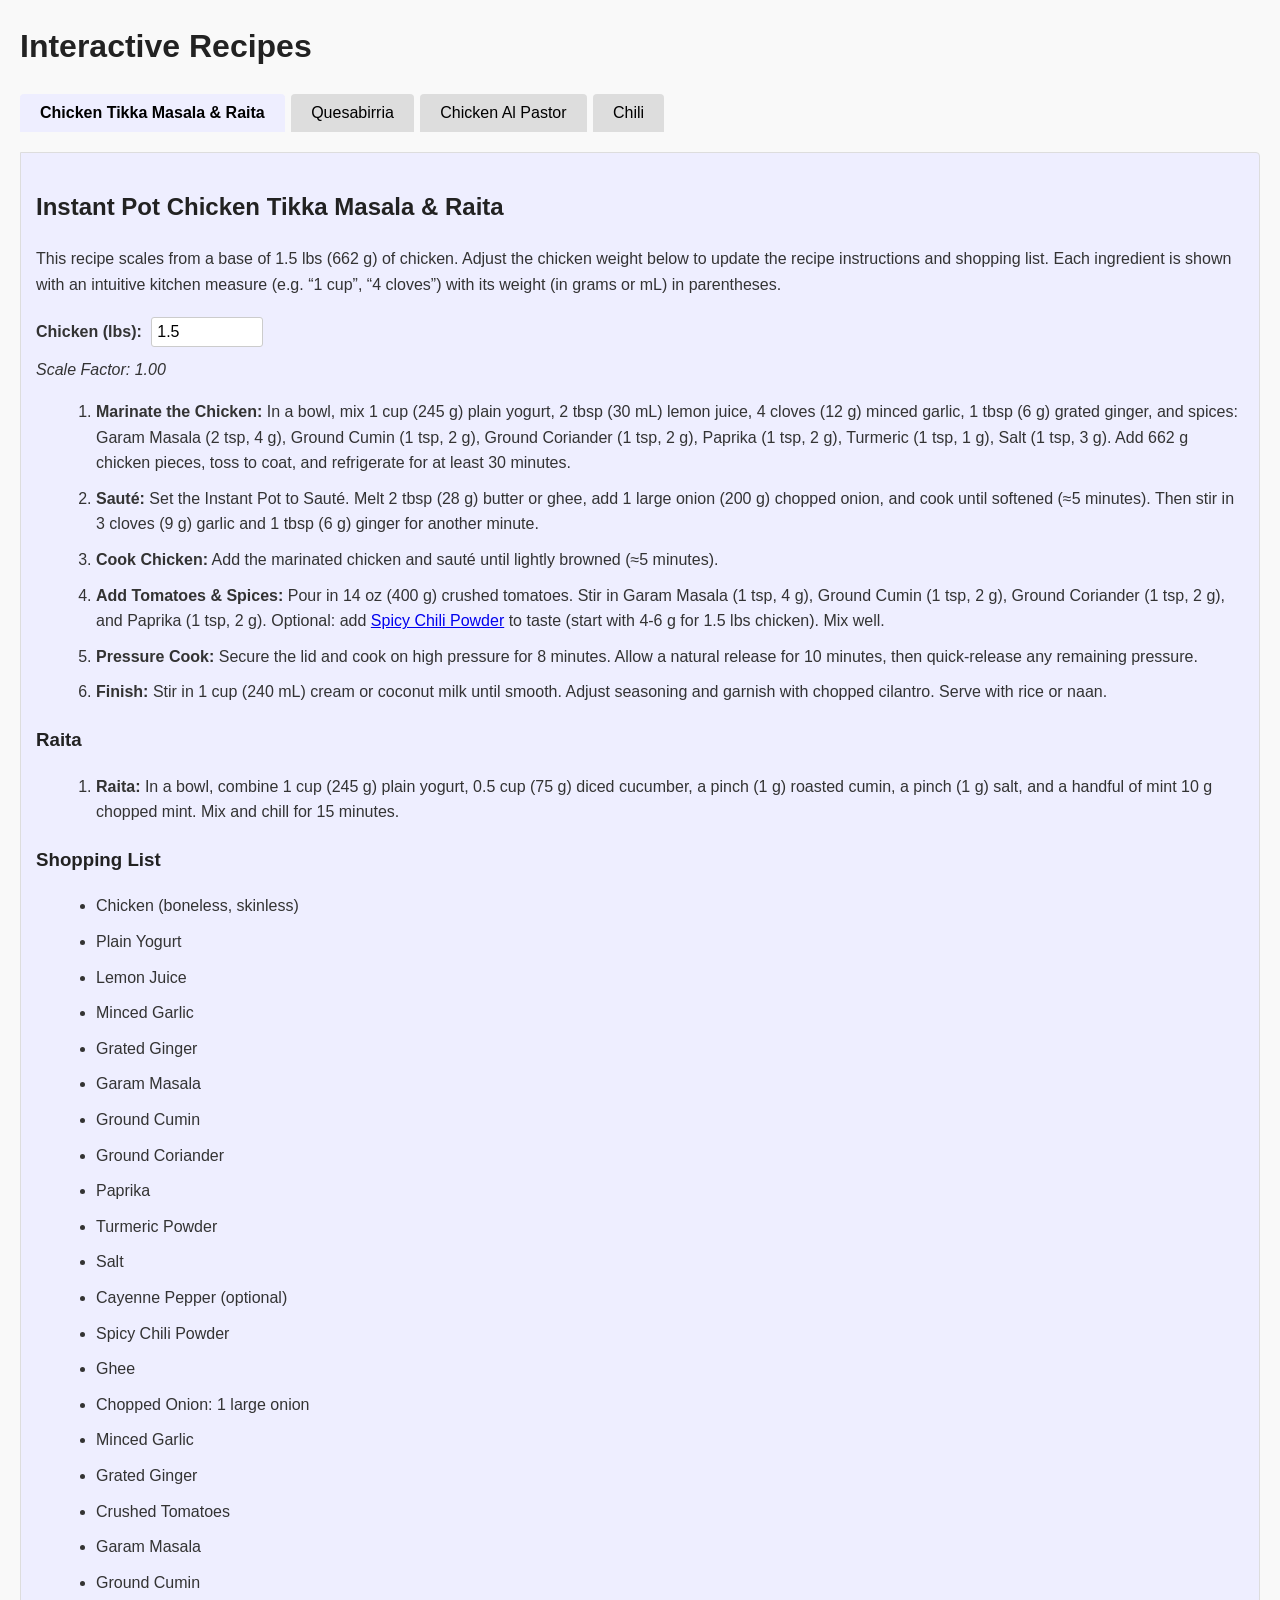
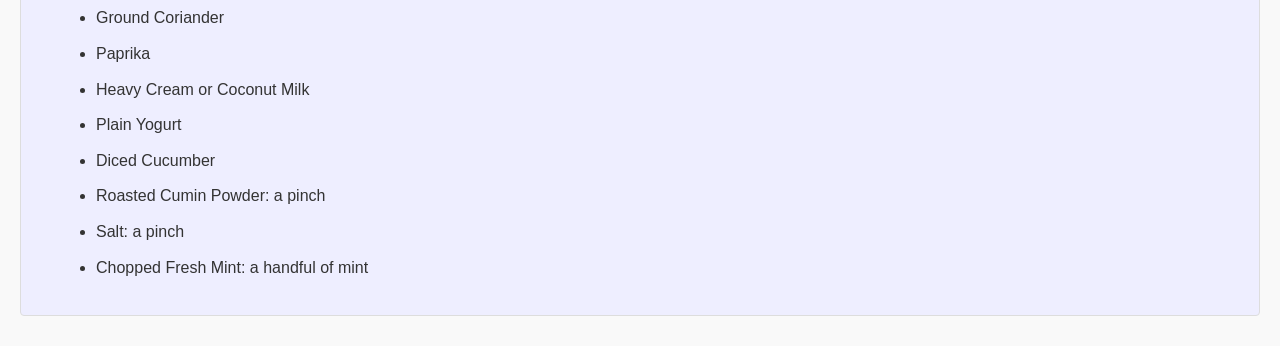
==== commit 302df966: "Merge pull request #3 from IraMillington/codex/adjust-cooking-time-for-whole-chuck-roast Update beef" ====
--- a/index.html
+++ b/index.html
@@ -194,20 +194,30 @@
     }
     
     // Returns a shopping list entry using a discrete measure if applicable.
-    function getShoppingListEntry(item, scaledItem) {
-      const discreteUnits = ["large onion", "tortilla", "lime", "bay leaves", "small bunch", "a pinch", "a handful of mint", "chiles", "chile", "can"];
-      if (item.altUnit && discreteUnits.includes(item.altUnit)) {
-        // Ensure a minimum of 1 is shown.
-        let parts = scaledItem.alt.split(" ");
-        let num = parseFloat(parts[0]);
-        if (!isNaN(num) && num < 1) {
-          return item.ingredient + ": 1 " + item.altUnit;
-        }
-        return item.ingredient + ": " + scaledItem.alt;
-      } else {
-        return item.ingredient;
-      }
-    }
+    function getShoppingListEntry(item, scaledItem) {
+      const discreteUnits = [
+        "large onion", "tortilla", "lime", "bay leaves",
+        "small bunch", "a pinch", "a handful of mint",
+        "chiles", "chile", "can"
+      ];
+
+      let altPhrase = item.altUnit;
+      if (item.altValue !== null && isNaN(parseFloat(item.altValue))) {
+        altPhrase = item.altValue + (item.altUnit ? " " + item.altUnit : "");
+      }
+
+      if (altPhrase && discreteUnits.includes(altPhrase)) {
+        // Ensure a minimum of 1 is shown for numeric amounts
+        let parts = scaledItem.alt.split(" ");
+        let num = parseFloat(parts[0]);
+        if (!isNaN(num) && num < 1) {
+          return item.ingredient + ": 1 " + altPhrase;
+        }
+        return item.ingredient + ": " + scaledItem.alt;
+      } else {
+        return item.ingredient;
+      }
+    }
     
     // ----- Chicken Tikka Masala & Raita -----
     const baseChickenLbs = 1.5;
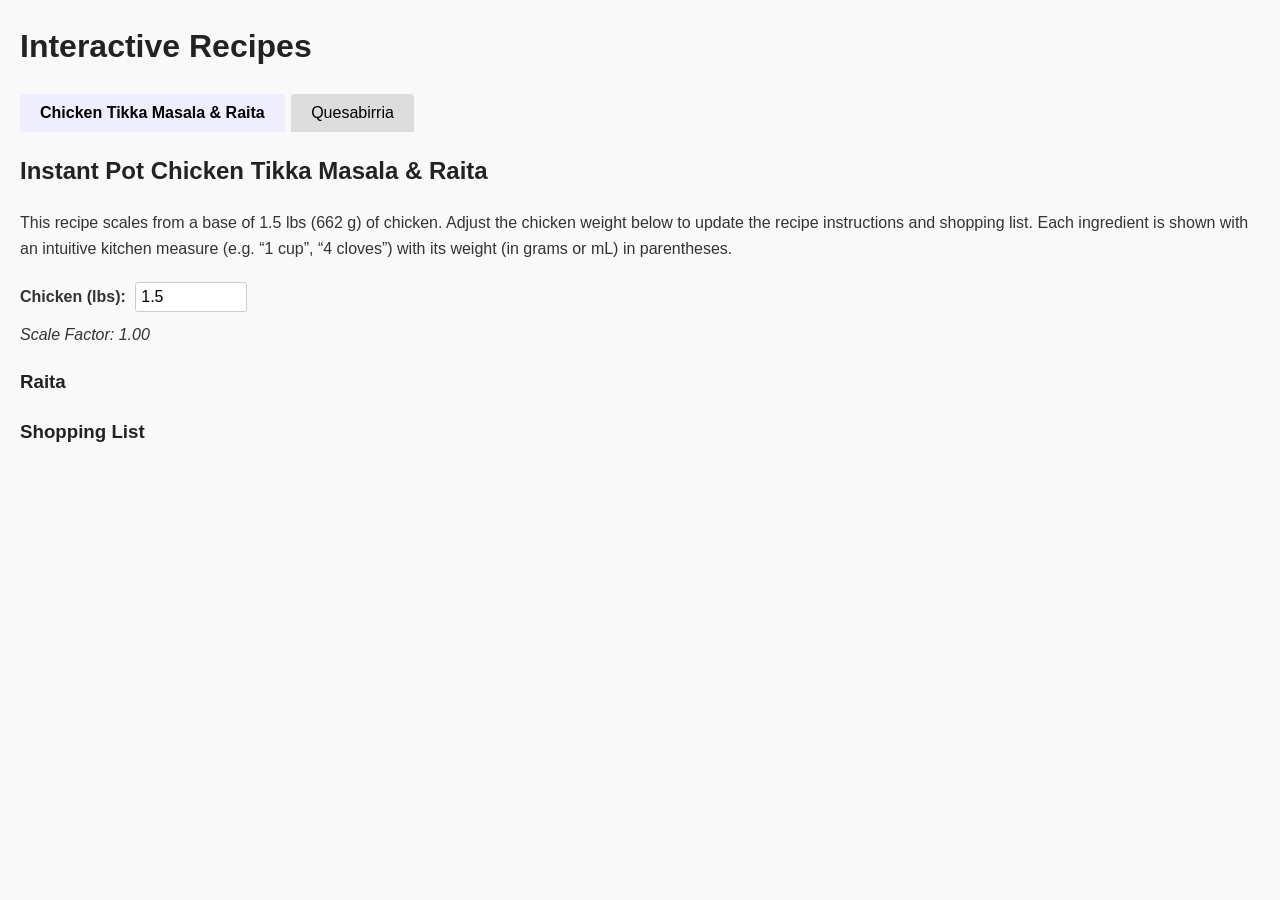
==== commit c8e0668d: "Remove unused tabs and update quesabirria step" ====
--- a/index.html
+++ b/index.html
@@ -2,7 +2,7 @@
 <html>
 <head>
   <meta charset="UTF-8">
-  <title>Interactive Recipes: Tikka Masala, Birria, Al Pastor & Chili</title>
+  <title>Interactive Recipes: Tikka Masala & Quesabirria</title>
   <style>
     body {
       font-family: Arial, sans-serif;
@@ -56,10 +56,6 @@
       border: 1px solid #ccc;
       border-radius: 3px;
     }
-    /* Make the drop-down for "Type:" wider */
-    #chiliType {
-      width: 150px;
-    }
     .scale-display {
       font-style: italic;
       margin-bottom: 10px;
@@ -77,12 +73,8 @@
   <div class="tab-buttons">
     <button id="btnChicken" class="active" onclick="showTab('chickenTab')">Chicken Tikka Masala & Raita</button>
     <button id="btnBeef" onclick="showTab('beefTab')">Quesabirria</button>
-    <button id="btnAlPastor" onclick="showTab('alPastorTab')">Chicken Al Pastor</button>
-    <button id="btnChili" onclick="showTab('chiliTab')">Chili</button>
   </div>
 
-  <!-- Chicken Tikka Masala & Raita Tab -->
-  <div id="chickenTab" class="tab-content">
     <h2>Instant Pot Chicken Tikka Masala &amp; Raita</h2>
     <div class="section">
       <p>
@@ -123,50 +115,6 @@
     <div id="beefShoppingList" class="section"></div>
   </div>
 
-  <!-- Chicken Al Pastor Tab -->
-  <div id="alPastorTab" class="tab-content" style="display:none;">
-    <h2>Instant Pot Chicken Al Pastor</h2>
-    <div class="section">
-      <p>
-        Scale this Chicken Al Pastor recipe from a base of 2 lbs (≈900 g) of chicken. The marinade is tangy and savory (with less sweetness). Adjust the chicken weight below to update the recipe instructions and shopping list.
-      </p>
-    </div>
-    <div class="input-group">
-      <label for="alPastorInput">Chicken (lbs):</label>
-      <input type="number" id="alPastorInput" value="2" step="0.001" min="0">
-    </div>
-    <div class="scale-display">
-      Scale Factor: <span id="alPastorScaleFactor">1.00</span>
-    </div>
-    <div id="alPastorRecipe" class="section"></div>
-    <h3>Shopping List</h3>
-    <div id="alPastorShoppingList" class="section"></div>
-  </div>
-
-  <!-- Chili Tab -->
-  <div id="chiliTab" class="tab-content" style="display:none;">
-    <h2>Instant Pot Chili</h2>
-    <div class="section">
-      <p>
-        This chili recipe scales from a base of 1 lb (454 g) of beef. You can choose the beef type—Ground Beef or Chuck Roast—and adjust the beef weight below. The recipe is simple: brown the beef, then add spices and tomatoes. The spices are shown in teaspoon/tablespoon measures with the weight in grams in parentheses.
-      </p>
-    </div>
-    <div class="input-group">
-      <label for="chiliInput">Beef (lbs):</label>
-      <input type="number" id="chiliInput" value="1" step="0.001" min="0">
-      <label for="chiliType">Type:</label>
-      <select id="chiliType">
-        <option value="ground">Ground Beef</option>
-        <option value="chuck">Chuck Roast</option>
-      </select>
-    </div>
-    <div class="scale-display">
-      Scale Factor: <span id="chiliScaleFactor">1.00</span>
-    </div>
-    <div id="chiliRecipe" class="section"></div>
-    <h3>Shopping List</h3>
-    <div id="chiliShoppingList" class="section"></div>
-  </div>
 
   <script>
     // ----- Helper Functions -----
@@ -194,30 +142,20 @@
     }
     
     // Returns a shopping list entry using a discrete measure if applicable.
-    function getShoppingListEntry(item, scaledItem) {
-      const discreteUnits = [
-        "large onion", "tortilla", "lime", "bay leaves",
-        "small bunch", "a pinch", "a handful of mint",
-        "chiles", "chile", "can"
-      ];
-
-      let altPhrase = item.altUnit;
-      if (item.altValue !== null && isNaN(parseFloat(item.altValue))) {
-        altPhrase = item.altValue + (item.altUnit ? " " + item.altUnit : "");
-      }
-
-      if (altPhrase && discreteUnits.includes(altPhrase)) {
-        // Ensure a minimum of 1 is shown for numeric amounts
-        let parts = scaledItem.alt.split(" ");
-        let num = parseFloat(parts[0]);
-        if (!isNaN(num) && num < 1) {
-          return item.ingredient + ": 1 " + altPhrase;
-        }
-        return item.ingredient + ": " + scaledItem.alt;
-      } else {
-        return item.ingredient;
-      }
-    }
+    function getShoppingListEntry(item, scaledItem) {
+      const discreteUnits = ["large onion", "tortilla", "lime", "bay leaves", "small bunch", "a pinch", "a handful of mint", "chiles", "chile", "can"];
+      if (item.altUnit && discreteUnits.includes(item.altUnit)) {
+        // Ensure a minimum of 1 is shown.
+        let parts = scaledItem.alt.split(" ");
+        let num = parseFloat(parts[0]);
+        if (!isNaN(num) && num < 1) {
+          return item.ingredient + ": 1 " + item.altUnit;
+        }
+        return item.ingredient + ": " + scaledItem.alt;
+      } else {
+        return item.ingredient;
+      }
+    }
     
     // ----- Chicken Tikka Masala & Raita -----
     const baseChickenLbs = 1.5;
@@ -277,34 +215,7 @@
       { key: "lime", ingredient: "Lime Wedge", baseAmount: 70, unit: "g", altValue: 1, altUnit: "lime" }
     ];
     
-    // ----- Chicken Al Pastor -----
-    const baseAlPastorLbs = 2;
-    const alPastorIngredients = [
-      { key: "alPastorChicken", ingredient: "Chicken (boneless, skinless)", baseAmount: 900, unit: "g", altValue: null, altUnit: "" },
-      { key: "pineappleJuice", ingredient: "Pineapple Juice", baseAmount: 80, unit: "mL", altValue: 0.33, altUnit: "cup" },
-      { key: "vinegar", ingredient: "Apple Cider Vinegar", baseAmount: 20, unit: "mL", altValue: 1, altUnit: "tbsp" },
-      { key: "garlic", ingredient: "Minced Garlic", baseAmount: 10, unit: "g", altValue: 3, altUnit: "cloves" },
-      { key: "ginger", ingredient: "Grated Ginger", baseAmount: 5, unit: "g", altValue: 1, altUnit: "tsp" },
-      { key: "chiliPowder", ingredient: "Chili Powder", baseAmount: 4, unit: "g", altValue: 1.5, altUnit: "tsp" },
-      { key: "cumin", ingredient: "Ground Cumin", baseAmount: 2, unit: "g", altValue: 1, altUnit: "tsp" },
-      { key: "oregano", ingredient: "Dried Oregano", baseAmount: 1, unit: "g", altValue: 1, altUnit: "tsp" },
-      { key: "salt", ingredient: "Salt", baseAmount: 3, unit: "g", altValue: 0.5, altUnit: "tsp" },
-      { key: "pepper", ingredient: "Black Pepper", baseAmount: 1, unit: "g", altValue: 0.25, altUnit: "tsp" },
-      { key: "achiote", ingredient: "Achiote Paste", baseAmount: 15, unit: "g", altValue: 1, altUnit: "tbsp" },
-      { key: "chipotle", ingredient: "Chipotle in Adobo (optional)", baseAmount: 5, unit: "g", altValue: 1, altUnit: "tsp" },
-      { key: "alPastorOnion", ingredient: "Sliced Onion", baseAmount: 100, unit: "g", altValue: 0.5, altUnit: "large onion" },
-      { key: "pineappleChunks", ingredient: "Pineapple Chunks", baseAmount: 150, unit: "g", altValue: 0.75, altUnit: "cup" }
-    ];
-    
-    // ----- Chili -----
-    const baseChiliLbs = 1; // Base: 1 lb (454 g) of beef
-    const chiliIngredients = [
-      { key: "chiliBeef", ingredient: "Beef", baseAmount: 454, unit: "g", altValue: null, altUnit: "" },
-      { key: "chiliPowder", ingredient: "Chili Powder", baseAmount: 20, unit: "g", altValue: 2, altUnit: "tbsp" },
-      { key: "crushedTomatoes", ingredient: "Crushed Tomatoes", baseAmount: 400, unit: "g", altValue: "1", altUnit: "can" },
-      { key: "greenChilis", ingredient: "Green Chilis", baseAmount: 227, unit: "g", altValue: "1", altUnit: "can" },
-      { key: "cayenne", ingredient: "Cayenne Pepper", baseAmount: 5, unit: "g", altValue: 1, altUnit: "tsp" }
-    ];
+    
     
     function updateChickenRecipe() {
       const chickenInput = document.getElementById("chickenInput");
@@ -314,15 +225,6 @@
       document.getElementById("chickenScaleFactor").textContent = scaleFactor.toFixed(2);
       
       let scaled = {};
-      chickenIngredients.forEach(item => {
-        scaled[item.key] = getScaledAmount(item, scaleFactor);
-      });
-      
-      let recipeHtml = "<ol>";
-      // Marinate step: without cayenne and chili powder.
-      recipeHtml += "<li><strong>Marinate the Chicken:</strong> In a bowl, mix " +
-                    scaled.yogurt.alt + " (" + scaled.yogurt.weight + ") plain yogurt, " +
-                    scaled.lemon.alt + " (" + scaled.lemon.weight + ") lemon juice, " +
                     scaled.garlicMarinade.alt + " (" + scaled.garlicMarinade.weight + ") minced garlic, " +
                     scaled.gingerMarinade.alt + " (" + scaled.gingerMarinade.weight + ") grated ginger, and spices: " +
                     "Garam Masala (" + scaled.garamMarinade.alt + ", " + scaled.garamMarinade.weight + "), " +
@@ -384,14 +286,7 @@
         if (isNaN(beefWeight) || beefWeight <= 0) { beefWeight = baseBeefLbs; }
         const scaleFactor = beefWeight / baseBeefLbs;
         document.getElementById("beefScaleFactor").textContent = scaleFactor.toFixed(2);
-        function getCookMinutes(weight) {
-          if (weight <= 2) return 45; // keeping roast whole
-          if (weight <= 3) return 60;
-          if (weight <= 4) return 90;
-          if (weight <= 5) return 110;
-          return Math.round(weight * 20);
-        }
-        const cookMinutes = getCookMinutes(beefWeight);
+        const cookMinutes = Math.round((beefWeight / 1.5) * 60);
       
       let scaledBeef = {};
       beefIngredients.forEach(item => {
@@ -418,9 +313,10 @@
       beefHtml += "<li><strong>Sear the Beef:</strong> Season " + scaledBeef.beef.weight + " of beef with salt and pepper. Sauté in the Instant Pot with about 15 g oil until well browned in batches.</li>";
         beefHtml += "<li><strong>Pressure Cook:</strong> Return the beef to the pot, add the blended sauce and " +
                      scaledBeef.bay.alt + ". Secure the lid and cook on high pressure for " + cookMinutes +
-                     " minutes. Allow a natural release for 15 minutes, then quick-release any remaining pressure. " +
-                     "If the beef isn't tender, reseal the pot and pressure cook in additional 15-minute increments until tender.</li>";
-      beefHtml += "<li><strong>Shred &amp; Assemble:</strong> Strain the beef and reserve the sauce. Shred the beef. Then, heat a pan over medium heat until it passes the <a href=\"https://youtube.com/shorts/TcM1hlAAJ_g?si=eh-l27dP_NLs6PnY\" target=\"_blank\">water drop test</a>. Add a thin layer of high-heat oil (such as ghee or avocado oil). Dip a tortilla briefly into the reserved broth, lay it flat on the pan, and add a layer of cheese followed by a layer of the shredded beef. Top with chopped onions and cilantro. After about 2 minutes (adjust if needed), fold the tortilla in half and press it down. Continue cooking for another 1–2 minutes until golden and crisp, then remove and serve.</li>";
+                     " minutes (about 1 hour for 1.5 lbs; increase the time proportionally with weight). " +
+                     "Allow a natural release for 10 minutes, then quick-release any remaining pressure. " +
+                     "If the beef isn't tender, continue pressure cooking in 15-minute increments until it is.</li>";
+      beefHtml += "<li><strong>Shred &amp; Assemble:</strong> Strain the beef and reserve the sauce. Shred the beef. Then, heat a pan over medium heat until it passes the <a href=\"https://youtube.com/shorts/TcM1hlAAJ_g?si=eh-l27dP_NLs6PnY\" target=\"_blank\">water drop test</a>. Add a thin layer of high-heat oil (such as ghee or avocado oil). Dip a tortilla briefly into the reserved broth, lay it flat on the pan, and add a layer of cheese followed by a layer of the shredded beef. Top with chopped onions and cilantro. Cook until the tortilla is crisp enough to fold easily, then fold it in half, press gently, and cook until golden and crunchy before serving.</li>";
       beefHtml += "</ol>";
       
       document.getElementById("beefRecipe").innerHTML = beefHtml;
@@ -443,151 +339,37 @@
       document.getElementById("beefShoppingList").innerHTML = shoppingHtml;
     }
     
-    function updateAlPastorRecipe() {
-      const alPastorInput = document.getElementById("alPastorInput");
-      let alPastorWeight = parseFloat(alPastorInput.value);
-      if (isNaN(alPastorWeight) || alPastorWeight <= 0) { alPastorWeight = baseAlPastorLbs; }
-      const scaleFactor = alPastorWeight / baseAlPastorLbs;
-      document.getElementById("alPastorScaleFactor").textContent = scaleFactor.toFixed(2);
-      
-      let scaledAP = {};
-      alPastorIngredients.forEach(item => {
-        scaledAP[item.key] = getScaledAmount(item, scaleFactor);
-      });
-      
-      let alPastorHtml = "<ol>";
-      alPastorHtml += "<li><strong>Marinate:</strong> In a bowl, combine " +
-                       scaledAP.pineappleJuice.alt + " (" + scaledAP.pineappleJuice.weight + ") pineapple juice, " +
-                       scaledAP.vinegar.alt + " (" + scaledAP.vinegar.weight + ") vinegar, " +
-                       scaledAP.garlic.alt + " (" + scaledAP.garlic.weight + ") minced garlic, " +
-                       scaledAP.ginger.alt + " (" + scaledAP.ginger.weight + ") grated ginger, " +
-                       scaledAP.chiliPowder.alt + " (" + scaledAP.chiliPowder.weight + ") chili powder, " +
-                       scaledAP.cumin.alt + " (" + scaledAP.cumin.weight + ") ground cumin, " +
-                       scaledAP.oregano.alt + " (" + scaledAP.oregano.weight + ") oregano, " +
-                       scaledAP.salt.alt + " (" + scaledAP.salt.weight + ") salt, and " +
-                       scaledAP.pepper.alt + " (" + scaledAP.pepper.weight + ") black pepper. Stir in " +
-                       scaledAP.achiote.alt + " (" + scaledAP.achiote.weight + ") achiote paste and, if using, " +
-                       scaledAP.chipotle.alt + " (" + scaledAP.chipotle.weight + ") chipotle. Add " +
-                       scaledAP.alPastorOnion.alt + " (" + scaledAP.alPastorOnion.weight + ") sliced onion and " +
-                       scaledAP.pineappleChunks.alt + " (" + scaledAP.pineappleChunks.weight + ") pineapple chunks. Marinate the chicken (about " + getScaledAmount(alPastorIngredients[0], scaleFactor).weight + ") for at least 1 hour.</li>";
-      alPastorHtml += "<li><strong>Sauté &amp; Pressure Cook:</strong> Set the Instant Pot to Sauté. Briefly sauté the marinated chicken with a little oil, then secure the lid and pressure cook on high for 8 minutes. Allow a natural release for 10 minutes.</li>";
-      alPastorHtml += "<li><strong>Serve:</strong> Shred the chicken and serve on warm tortillas with your favorite toppings.</li>";
-      alPastorHtml += "</ol>";
-      
-      document.getElementById("alPastorRecipe").innerHTML = alPastorHtml;
-      
-      let shoppingHtml = "<ul>";
-      alPastorIngredients.forEach(item => {
-        let scaledItem = getScaledAmount(item, scaleFactor);
-        shoppingHtml += "<li>" + getShoppingListEntry(item, scaledItem) + "</li>";
-      });
-      shoppingHtml += "</ul>";
-      
-      document.getElementById("alPastorShoppingList").innerHTML = shoppingHtml;
-    }
-    
-    function updateChiliRecipe() {
-      const chiliInput = document.getElementById("chiliInput");
-      let chiliWeight = parseFloat(chiliInput.value);
-      if (isNaN(chiliWeight) || chiliWeight <= 0) { chiliWeight = baseChiliLbs; }
-      const scaleFactor = chiliWeight / baseChiliLbs;
-      document.getElementById("chiliScaleFactor").textContent = scaleFactor.toFixed(2);
-      
-      let selectedType = document.getElementById("chiliType").value; // "ground" or "chuck"
-      
-      let scaledChili = {};
-      chiliIngredients.forEach(item => {
-        if (item.key === "chiliBeef") {
-          const scaledWeight = Math.ceil(item.baseAmount * scaleFactor);
-          // Show alternative as lbs.
-          const altLbs = (scaledWeight / 453.6).toFixed(1);
-          scaledChili[item.key] = { weight: scaledWeight + " " + item.unit, alt: altLbs + " lbs" };
-        } else {
-          scaledChili[item.key] = getScaledAmount(item, scaleFactor);
-        }
-      });
-      
-      let chiliHtml = "<ol>";
-      chiliHtml += "<li><strong>Sauté the Beef:</strong> Set the Instant Pot to Sauté. Brown the " + scaledChili.chiliBeef.alt + " (" + scaledChili.chiliBeef.weight + ") " + (selectedType === "ground" ? "ground beef" : "chuck roast, cut into chunks") + " until well browned.</li>";
-      chiliHtml += "<li><strong>Add Spices &amp; Tomatoes:</strong> Stir in " +
-                   scaledChili.chiliPowder.alt + " (" + scaledChili.chiliPowder.weight + ") chili powder, " +
-                   scaledChili.crushedTomatoes.alt + " (" + scaledChili.crushedTomatoes.weight + ") crushed tomatoes, " +
-                   scaledChili.greenChilis.alt + " (" + scaledChili.greenChilis.weight + ") green chilis, and " +
-                   scaledChili.cayenne.alt + " (" + scaledChili.cayenne.weight + ") cayenne pepper. (Note: You can use less crushed tomatoes if you prefer a shorter sauté time.)</li>";
-      if(selectedType === "ground") {
-        chiliHtml += "<li><strong>Pressure Cook:</strong> Secure the lid and pressure cook on high for 10 minutes. Then quick-release the pressure.</li>";
-      } else {
-        chiliHtml += "<li><strong>Pressure Cook:</strong> Secure the lid and pressure cook on high for 20 minutes. Allow a natural release for 10 minutes, then quick-release any remaining pressure.</li>";
-      }
-      chiliHtml += "<li><strong>Simmer:</strong> Switch to Sauté mode and let the chili simmer for 5–10 minutes, stirring occasionally, to blend the flavors.</li>";
-      chiliHtml += "</ol>";
-      
-      document.getElementById("chiliRecipe").innerHTML = chiliHtml;
-      
-      let shoppingHtml = "<ul>";
-      chiliIngredients.forEach(item => {
-        let scaledItem = (item.key === "chiliBeef") ? 
-          { weight: Math.ceil(item.baseAmount * scaleFactor) + " " + item.unit, alt: ((Math.ceil(item.baseAmount * scaleFactor))/453.6).toFixed(1) + " lbs" } :
-          getScaledAmount(item, scaleFactor);
-        shoppingHtml += "<li>" + getShoppingListEntry(item, scaledItem) + "</li>";
-      });
-      shoppingHtml += "</ul>";
-      
-      document.getElementById("chiliShoppingList").innerHTML = shoppingHtml;
-    }
     
     // ----- Tab Navigation -----
-    function showTab(tabId) {
-      document.getElementById("chickenTab").style.display = "none";
-      document.getElementById("beefTab").style.display = "none";
-      document.getElementById("alPastorTab").style.display = "none";
-      document.getElementById("chiliTab").style.display = "none";
-      document.getElementById("btnChicken").classList.remove("active");
-      document.getElementById("btnBeef").classList.remove("active");
-      document.getElementById("btnAlPastor").classList.remove("active");
-      document.getElementById("btnChili").classList.remove("active");
-      
-      document.getElementById(tabId).style.display = "block";
-      if(tabId === "chickenTab") {
-        document.getElementById("btnChicken").classList.add("active");
-      } else if(tabId === "beefTab") {
-        document.getElementById("btnBeef").classList.add("active");
-      } else if(tabId === "alPastorTab") {
-        document.getElementById("btnAlPastor").classList.add("active");
-      } else if(tabId === "chiliTab") {
-        document.getElementById("btnChili").classList.add("active");
-      }
+    function showTab(tabId) {
+      document.getElementById("chickenTab").style.display = "none";
+      document.getElementById("beefTab").style.display = "none";
+      document.getElementById("btnChicken").classList.remove("active");
+      document.getElementById("btnBeef").classList.remove("active");
+
+      document.getElementById(tabId).style.display = "block";
+      if(tabId === "chickenTab") {
+        document.getElementById("btnChicken").classList.add("active");
+      } else if(tabId === "beefTab") {
+        document.getElementById("btnBeef").classList.add("active");
+      }
     }
     
     // ----- Event Listeners & Initialization -----
     document.getElementById("chickenInput").addEventListener("input", updateChickenRecipe);
     document.getElementById("beefInput")?.addEventListener("input", updateBeefRecipe);
-    document.getElementById("alPastorInput").addEventListener("input", updateAlPastorRecipe);
-    document.getElementById("chiliInput").addEventListener("input", updateChiliRecipe);
-    document.getElementById("chiliType").addEventListener("change", updateChiliRecipe);
     
     window.onload = function() {
       updateChickenRecipe();
       if(document.getElementById("beefInput")) { updateBeefRecipe(); }
-      updateAlPastorRecipe();
-      updateChiliRecipe();
-    }
-  </script>
-  
-  <!-- Hidden inputs for Beef, Al Pastor, and Chili -->
+    }
+  <!-- Hidden input for Beef -->
   <div style="display:none;">
     <input type="number" id="beefInput" value="3" step="0.001" min="0">
     <span class="scale-display">Scale Factor: <span id="beefScaleFactor">1.00</span></span>
-    <input type="number" id="alPastorInput" value="2" step="0.001" min="0">
-    <span class="scale-display">Scale Factor: <span id="alPastorScaleFactor">1.00</span></span>
-    <input type="number" id="chiliInput" value="1" step="0.001" min="0">
-    <span class="scale-display">Scale Factor: <span id="chiliScaleFactor">1.00</span></span>
   </div>
   
-  <!-- Hidden container for chili shopping list -->
-  <div id="chiliShoppingList" class="section" style="display:none;"></div>
   
-  <!-- Hidden dropdown for chili type is already visible in the Chili tab -->
   
 </body>
 </html>
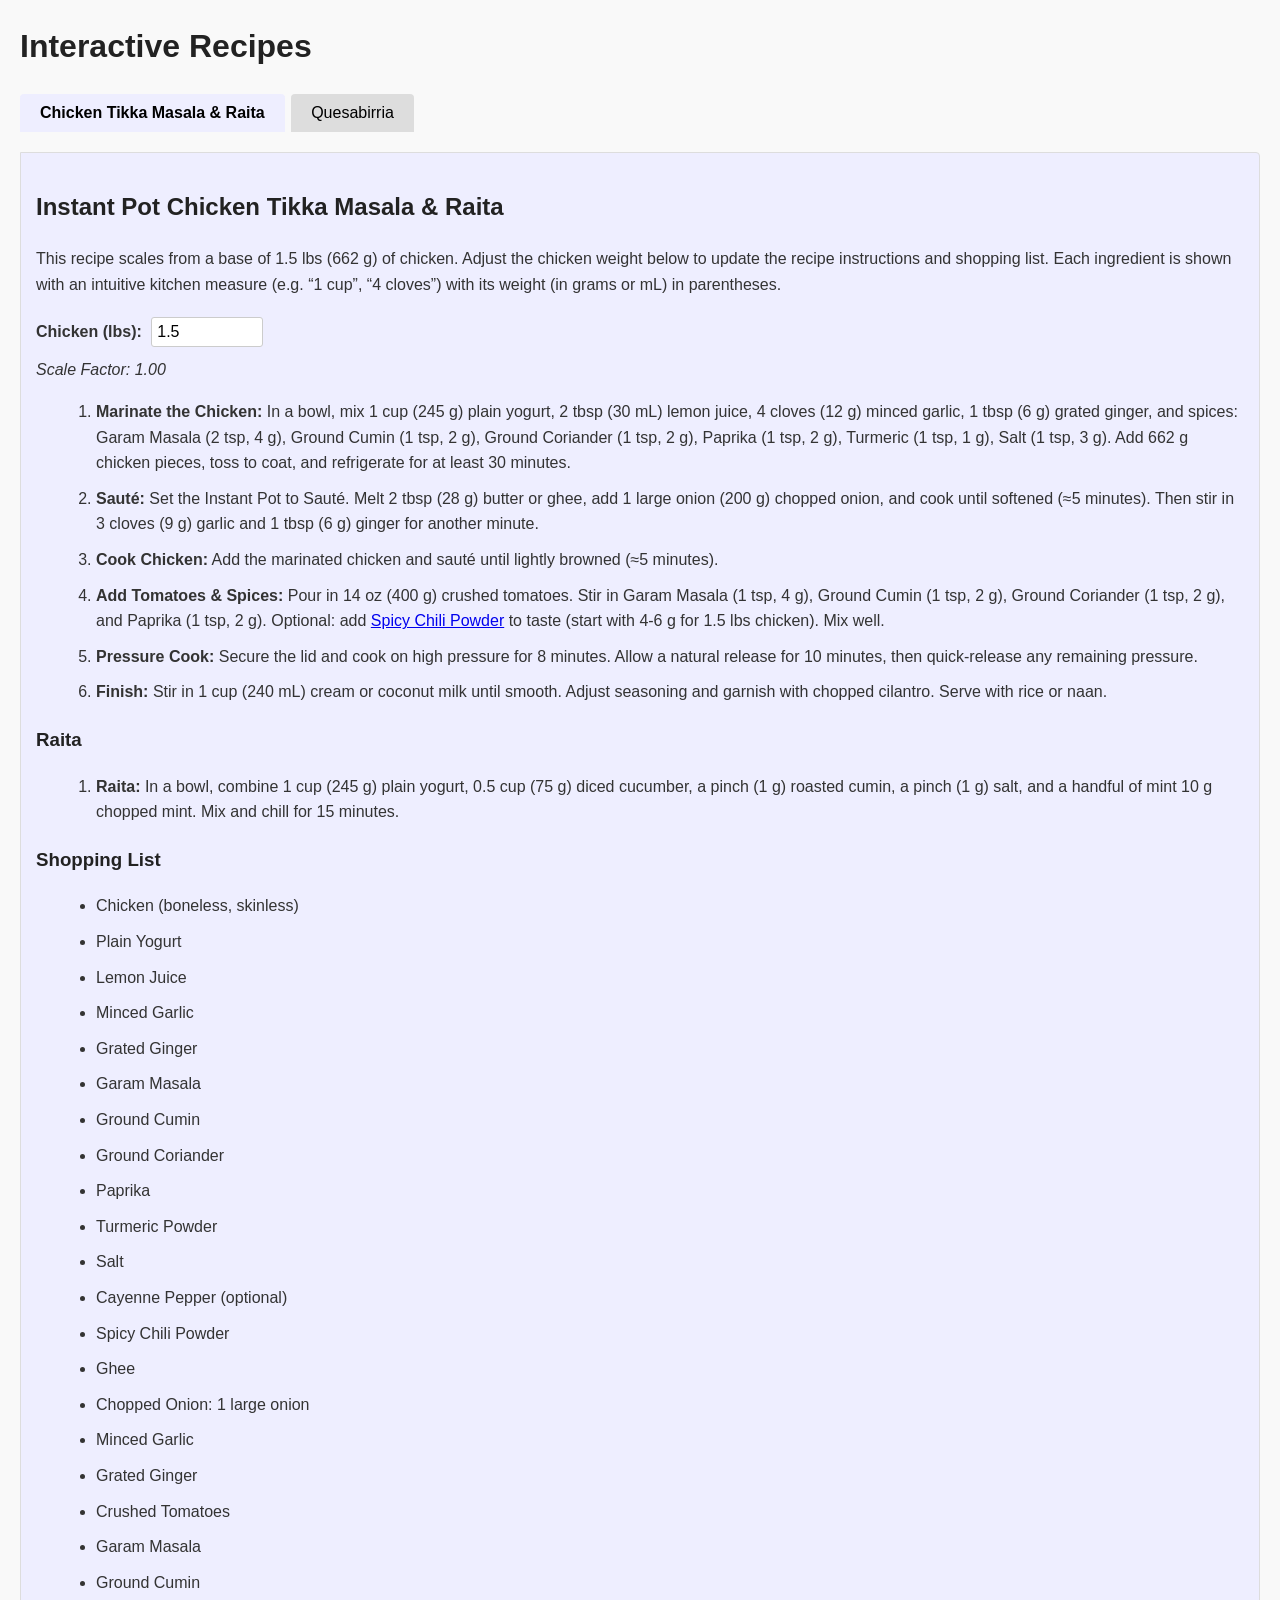
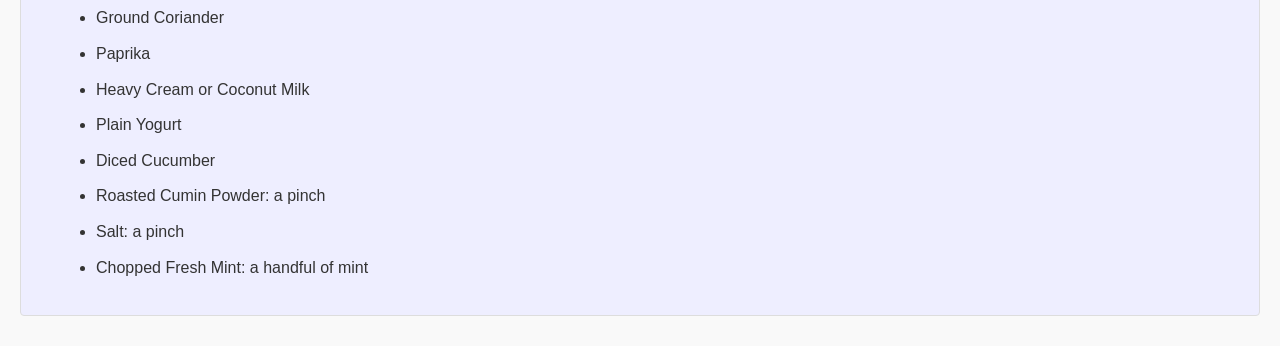
==== commit 63fb8a40: "Remove Al Pastor and Chili tabs" ====
--- a/index.html
+++ b/index.html
@@ -73,8 +73,11 @@
   <div class="tab-buttons">
     <button id="btnChicken" class="active" onclick="showTab('chickenTab')">Chicken Tikka Masala & Raita</button>
     <button id="btnBeef" onclick="showTab('beefTab')">Quesabirria</button>
+    
   </div>
 
+  <!-- Chicken Tikka Masala & Raita Tab -->
+  <div id="chickenTab" class="tab-content">
     <h2>Instant Pot Chicken Tikka Masala &amp; Raita</h2>
     <div class="section">
       <p>
@@ -115,6 +118,7 @@
     <div id="beefShoppingList" class="section"></div>
   </div>
 
+
 
   <script>
     // ----- Helper Functions -----
@@ -142,20 +146,30 @@
     }
     
     // Returns a shopping list entry using a discrete measure if applicable.
-    function getShoppingListEntry(item, scaledItem) {
-      const discreteUnits = ["large onion", "tortilla", "lime", "bay leaves", "small bunch", "a pinch", "a handful of mint", "chiles", "chile", "can"];
-      if (item.altUnit && discreteUnits.includes(item.altUnit)) {
-        // Ensure a minimum of 1 is shown.
-        let parts = scaledItem.alt.split(" ");
-        let num = parseFloat(parts[0]);
-        if (!isNaN(num) && num < 1) {
-          return item.ingredient + ": 1 " + item.altUnit;
-        }
-        return item.ingredient + ": " + scaledItem.alt;
-      } else {
-        return item.ingredient;
-      }
-    }
+    function getShoppingListEntry(item, scaledItem) {
+      const discreteUnits = [
+        "large onion", "tortilla", "lime", "bay leaves",
+        "small bunch", "a pinch", "a handful of mint",
+        "chiles", "chile", "can"
+      ];
+
+      let altPhrase = item.altUnit;
+      if (item.altValue !== null && isNaN(parseFloat(item.altValue))) {
+        altPhrase = item.altValue + (item.altUnit ? " " + item.altUnit : "");
+      }
+
+      if (altPhrase && discreteUnits.includes(altPhrase)) {
+        // Ensure a minimum of 1 is shown for numeric amounts
+        let parts = scaledItem.alt.split(" ");
+        let num = parseFloat(parts[0]);
+        if (!isNaN(num) && num < 1) {
+          return item.ingredient + ": 1 " + altPhrase;
+        }
+        return item.ingredient + ": " + scaledItem.alt;
+      } else {
+        return item.ingredient;
+      }
+    }
     
     // ----- Chicken Tikka Masala & Raita -----
     const baseChickenLbs = 1.5;
@@ -215,7 +229,7 @@
       { key: "lime", ingredient: "Lime Wedge", baseAmount: 70, unit: "g", altValue: 1, altUnit: "lime" }
     ];
     
-    
+
     
     function updateChickenRecipe() {
       const chickenInput = document.getElementById("chickenInput");
@@ -225,6 +239,15 @@
       document.getElementById("chickenScaleFactor").textContent = scaleFactor.toFixed(2);
       
       let scaled = {};
+      chickenIngredients.forEach(item => {
+        scaled[item.key] = getScaledAmount(item, scaleFactor);
+      });
+      
+      let recipeHtml = "<ol>";
+      // Marinate step: without cayenne and chili powder.
+      recipeHtml += "<li><strong>Marinate the Chicken:</strong> In a bowl, mix " +
+                    scaled.yogurt.alt + " (" + scaled.yogurt.weight + ") plain yogurt, " +
+                    scaled.lemon.alt + " (" + scaled.lemon.weight + ") lemon juice, " +
                     scaled.garlicMarinade.alt + " (" + scaled.garlicMarinade.weight + ") minced garlic, " +
                     scaled.gingerMarinade.alt + " (" + scaled.gingerMarinade.weight + ") grated ginger, and spices: " +
                     "Garam Masala (" + scaled.garamMarinade.alt + ", " + scaled.garamMarinade.weight + "), " +
@@ -286,7 +309,14 @@
         if (isNaN(beefWeight) || beefWeight <= 0) { beefWeight = baseBeefLbs; }
         const scaleFactor = beefWeight / baseBeefLbs;
         document.getElementById("beefScaleFactor").textContent = scaleFactor.toFixed(2);
-        const cookMinutes = Math.round((beefWeight / 1.5) * 60);
+        function getCookMinutes(weight) {
+          if (weight <= 2) return 45; // keeping roast whole
+          if (weight <= 3) return 60;
+          if (weight <= 4) return 90;
+          if (weight <= 5) return 110;
+          return Math.round(weight * 20);
+        }
+        const cookMinutes = getCookMinutes(beefWeight);
       
       let scaledBeef = {};
       beefIngredients.forEach(item => {
@@ -313,10 +343,9 @@
       beefHtml += "<li><strong>Sear the Beef:</strong> Season " + scaledBeef.beef.weight + " of beef with salt and pepper. Sauté in the Instant Pot with about 15 g oil until well browned in batches.</li>";
         beefHtml += "<li><strong>Pressure Cook:</strong> Return the beef to the pot, add the blended sauce and " +
                      scaledBeef.bay.alt + ". Secure the lid and cook on high pressure for " + cookMinutes +
-                     " minutes (about 1 hour for 1.5 lbs; increase the time proportionally with weight). " +
-                     "Allow a natural release for 10 minutes, then quick-release any remaining pressure. " +
-                     "If the beef isn't tender, continue pressure cooking in 15-minute increments until it is.</li>";
-      beefHtml += "<li><strong>Shred &amp; Assemble:</strong> Strain the beef and reserve the sauce. Shred the beef. Then, heat a pan over medium heat until it passes the <a href=\"https://youtube.com/shorts/TcM1hlAAJ_g?si=eh-l27dP_NLs6PnY\" target=\"_blank\">water drop test</a>. Add a thin layer of high-heat oil (such as ghee or avocado oil). Dip a tortilla briefly into the reserved broth, lay it flat on the pan, and add a layer of cheese followed by a layer of the shredded beef. Top with chopped onions and cilantro. Cook until the tortilla is crisp enough to fold easily, then fold it in half, press gently, and cook until golden and crunchy before serving.</li>";
+                     " minutes. Allow a natural release for 15 minutes, then quick-release any remaining pressure. " +
+                     "If the beef isn't tender, reseal the pot and pressure cook in additional 15-minute increments until tender.</li>";
+      beefHtml += "<li><strong>Shred &amp; Assemble:</strong> Strain the beef and reserve the sauce. Shred the beef. Then, heat a pan over medium heat until it passes the <a href=\"https://youtube.com/shorts/TcM1hlAAJ_g?si=eh-l27dP_NLs6PnY\" target=\"_blank\">water drop test</a>. Add a thin layer of high-heat oil (such as ghee or avocado oil). Dip a tortilla briefly into the reserved broth, lay it flat on the pan, and add a layer of cheese followed by a layer of the shredded beef. Top with chopped onions and cilantro. Cook until the tortilla develops a light crust and becomes pliable enough to fold. Fold it in half, press gently, and continue cooking until crisp and browned, then serve.</li>";
       beefHtml += "</ol>";
       
       document.getElementById("beefRecipe").innerHTML = beefHtml;
@@ -339,37 +368,40 @@
       document.getElementById("beefShoppingList").innerHTML = shoppingHtml;
     }
     
+
     
     // ----- Tab Navigation -----
-    function showTab(tabId) {
-      document.getElementById("chickenTab").style.display = "none";
-      document.getElementById("beefTab").style.display = "none";
+    function showTab(tabId) {
+      document.getElementById("chickenTab").style.display = "none";
+      document.getElementById("beefTab").style.display = "none";
       document.getElementById("btnChicken").classList.remove("active");
       document.getElementById("btnBeef").classList.remove("active");
-
-      document.getElementById(tabId).style.display = "block";
-      if(tabId === "chickenTab") {
-        document.getElementById("btnChicken").classList.add("active");
-      } else if(tabId === "beefTab") {
-        document.getElementById("btnBeef").classList.add("active");
+      
+      document.getElementById(tabId).style.display = "block";
+      if(tabId === "chickenTab") {
+        document.getElementById("btnChicken").classList.add("active");
+      } else if(tabId === "beefTab") {
+        document.getElementById("btnBeef").classList.add("active");
       }
     }
     
     // ----- Event Listeners & Initialization -----
     document.getElementById("chickenInput").addEventListener("input", updateChickenRecipe);
     document.getElementById("beefInput")?.addEventListener("input", updateBeefRecipe);
+
     
     window.onload = function() {
       updateChickenRecipe();
       if(document.getElementById("beefInput")) { updateBeefRecipe(); }
-    }
+
+    }
+  </script>
+  
   <!-- Hidden input for Beef -->
-  <div style="display:none;">
-    <input type="number" id="beefInput" value="3" step="0.001" min="0">
-    <span class="scale-display">Scale Factor: <span id="beefScaleFactor">1.00</span></span>
-  </div>
-  
-  
-  
+  <div style="display:none;">
+    <input type="number" id="beefInput" value="3" step="0.001" min="0">
+    <span class="scale-display">Scale Factor: <span id="beefScaleFactor">1.00</span></span>
+  </div>
+
 </body>
 </html>
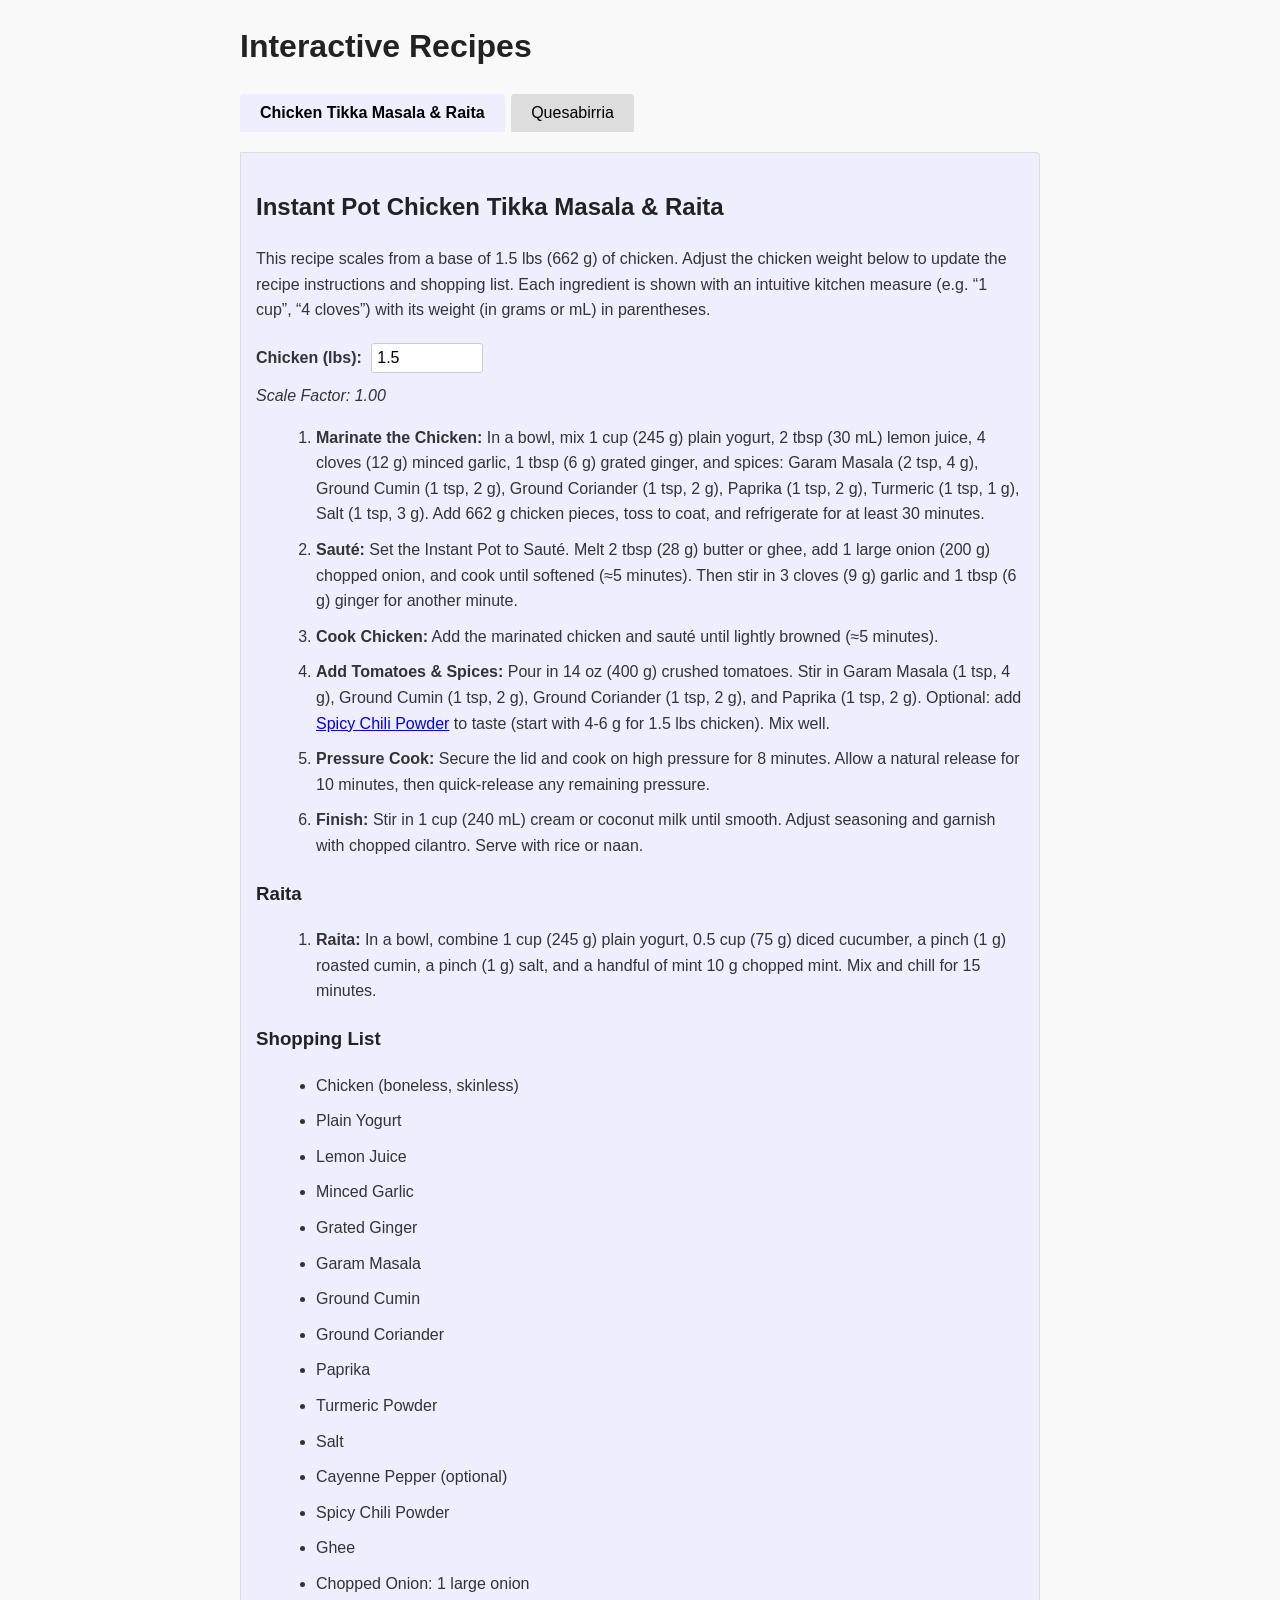
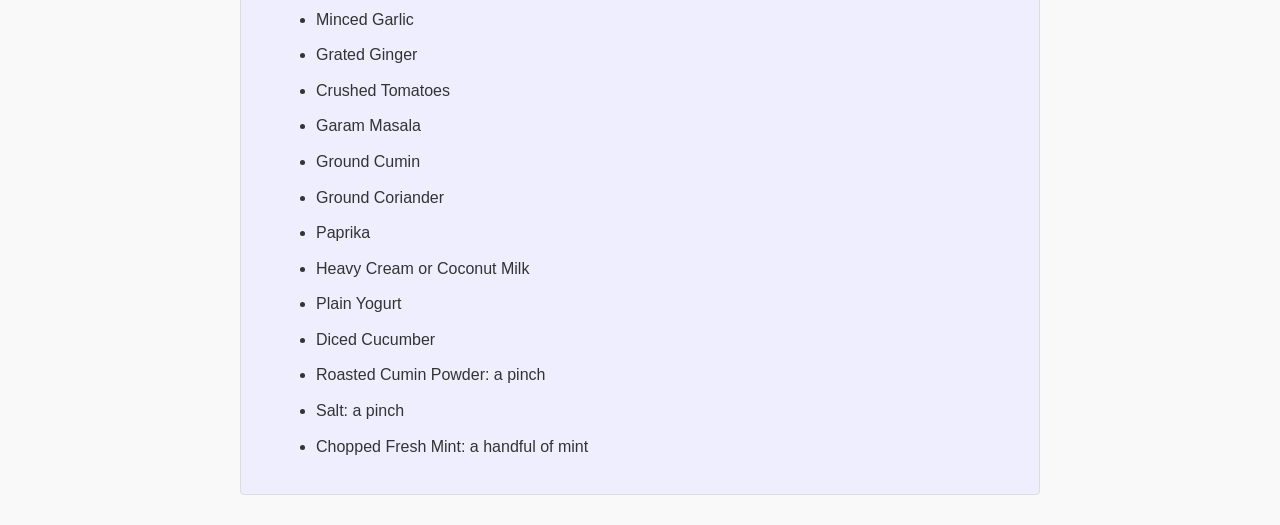
==== commit 0577214b: "Add responsive design for mobile" ====
--- a/index.html
+++ b/index.html
@@ -1,9 +1,15 @@
 <!DOCTYPE html>
 <html>
-<head>
-  <meta charset="UTF-8">
+<head>
+  <meta charset="UTF-8">
+  <meta name="viewport" content="width=device-width, initial-scale=1">
   <title>Interactive Recipes: Tikka Masala & Quesabirria</title>
-  <style>
+  <style>
+    .container {
+      max-width: 800px;
+      margin: auto;
+      padding: 0 15px;
+    }
     body {
       font-family: Arial, sans-serif;
       margin: 20px;
@@ -63,13 +69,30 @@
     ol, ul {
       margin-left: 20px;
     }
-    li {
-      margin-bottom: 10px;
-    }
-  </style>
-</head>
-<body>
-  <h1>Interactive Recipes</h1>
+    li {
+      margin-bottom: 10px;
+    }
+
+    @media (max-width: 600px) {
+      body {
+        margin: 10px;
+      }
+      .tab-buttons button {
+        display: block;
+        width: 100%;
+        margin: 0 0 5px 0;
+      }
+      input[type="number"],
+      select {
+        width: 100%;
+        margin: 5px 0;
+      }
+    }
+  </style>
+</head>
+<body>
+  <div class="container">
+  <h1>Interactive Recipes</h1>
   <div class="tab-buttons">
     <button id="btnChicken" class="active" onclick="showTab('chickenTab')">Chicken Tikka Masala & Raita</button>
     <button id="btnBeef" onclick="showTab('beefTab')">Quesabirria</button>
@@ -403,5 +426,7 @@
     <span class="scale-display">Scale Factor: <span id="beefScaleFactor">1.00</span></span>
   </div>
 
-</body>
-</html>
+  </div> <!-- end container -->
+
+</body>
+</html>
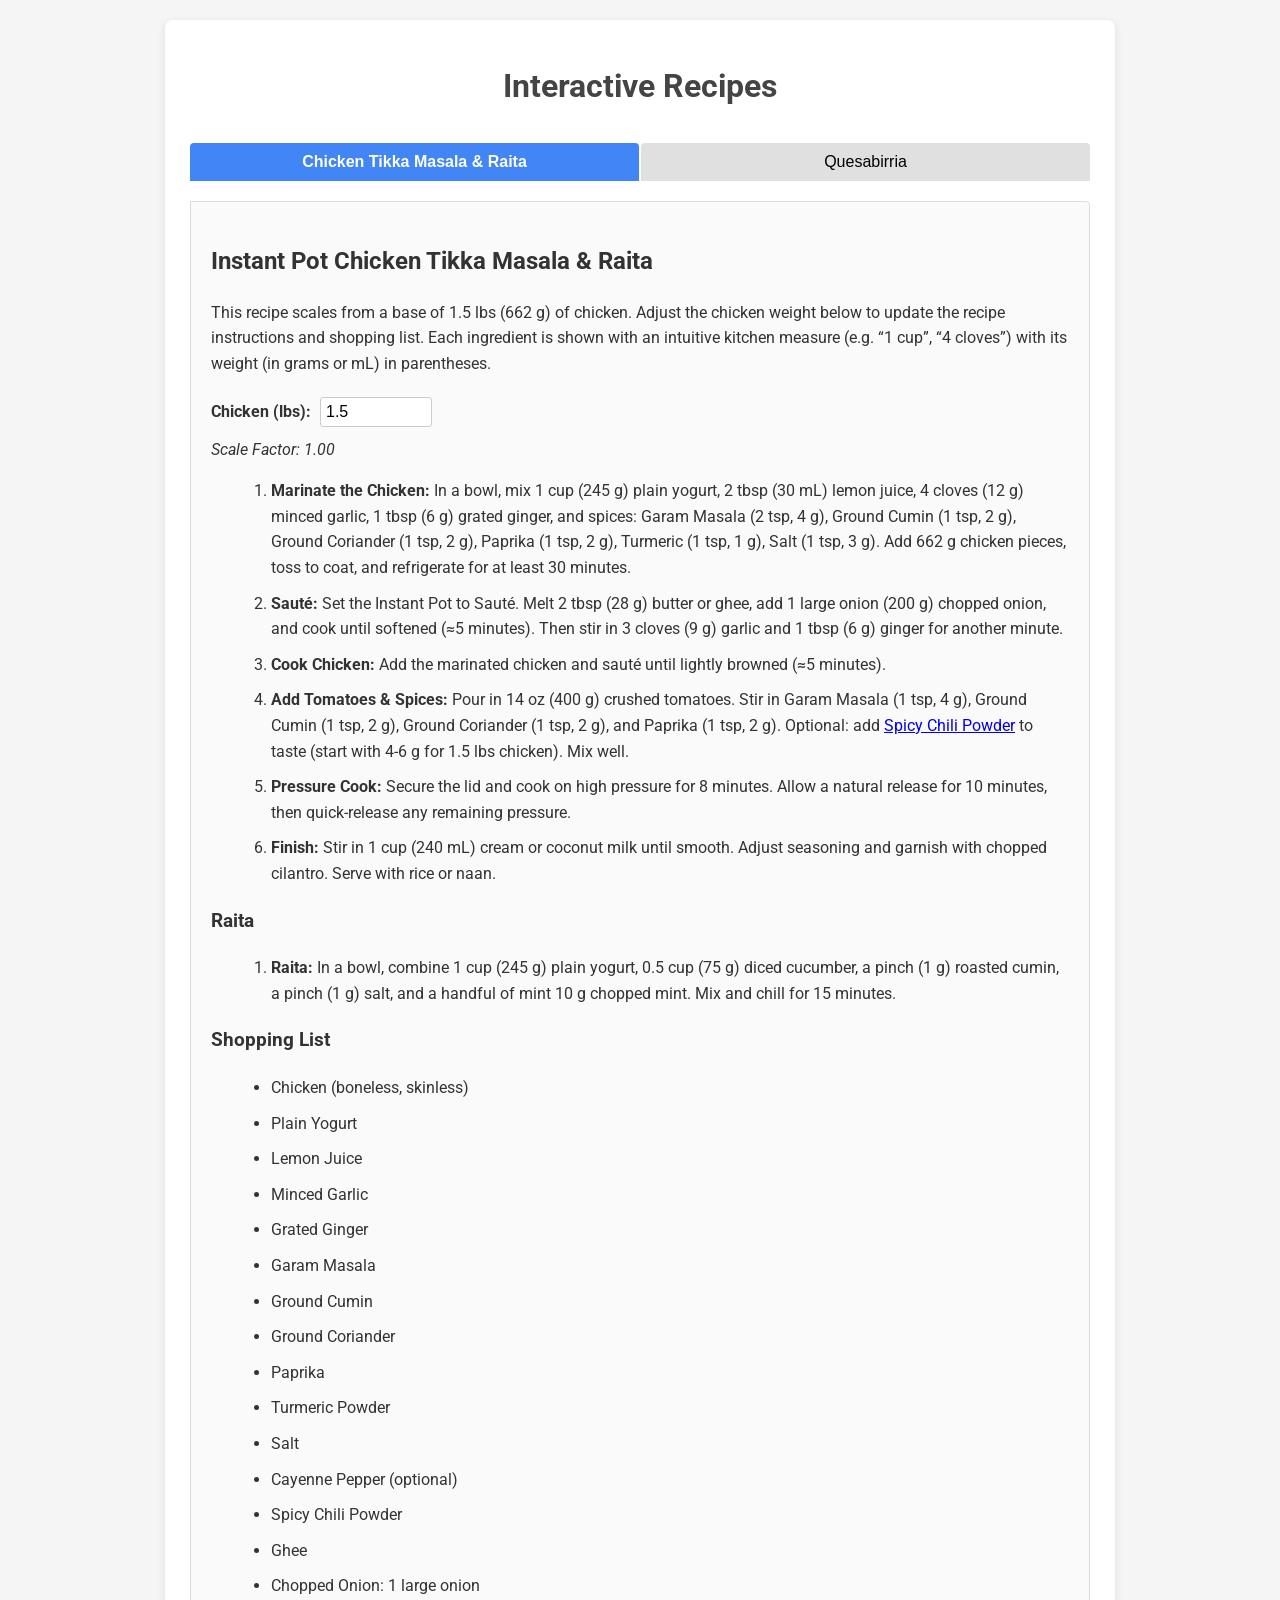
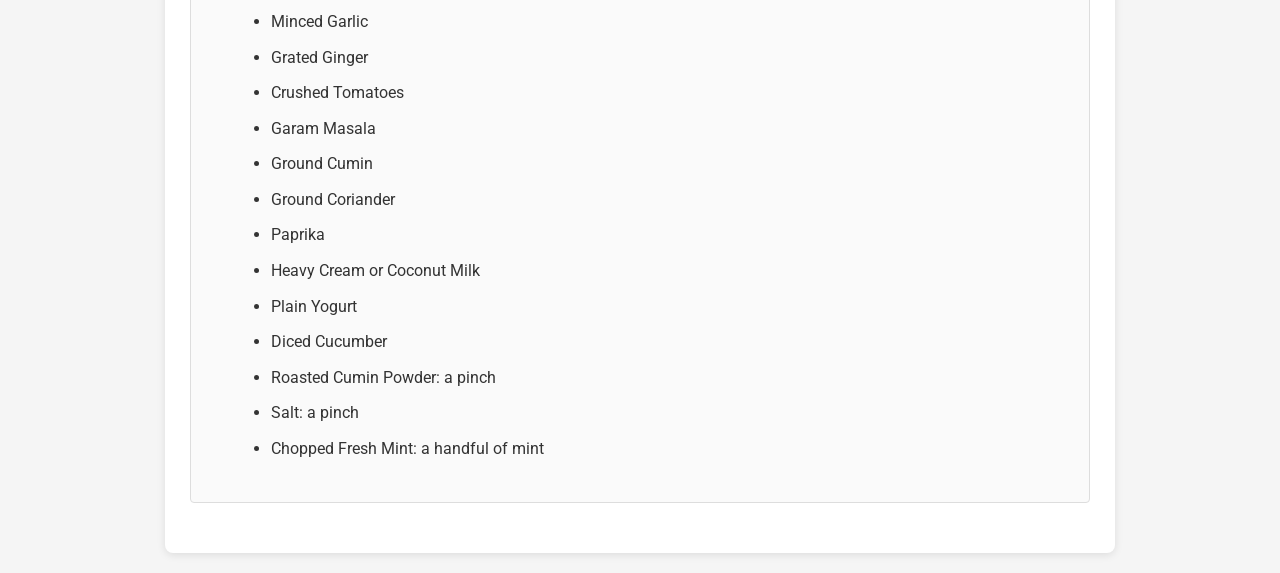
==== commit 1265b81e: "Add external stylesheet and modern styling" ====
--- a/index.html
+++ b/index.html
@@ -4,91 +4,7 @@
   <meta charset="UTF-8">
   <meta name="viewport" content="width=device-width, initial-scale=1">
   <title>Interactive Recipes: Tikka Masala & Quesabirria</title>
-  <style>
-    .container {
-      max-width: 800px;
-      margin: auto;
-      padding: 0 15px;
-    }
-    body {
-      font-family: Arial, sans-serif;
-      margin: 20px;
-      background-color: #f9f9f9;
-      line-height: 1.6;
-      color: #333;
-    }
-    h1, h2, h3 {
-      color: #222;
-    }
-    .tab-buttons {
-      margin-bottom: 20px;
-    }
-    .tab-buttons button {
-      background-color: #ddd;
-      border: none;
-      padding: 10px 20px;
-      cursor: pointer;
-      font-size: 1em;
-      border-top-left-radius: 4px;
-      border-top-right-radius: 4px;
-      margin-right: 2px;
-    }
-    .tab-buttons button.active {
-      background-color: #eef;
-      font-weight: bold;
-    }
-    .tab-content {
-      border: 1px solid #ddd;
-      background-color: #eef;
-      padding: 15px;
-      border-radius: 0 4px 4px 4px;
-      margin-bottom: 30px;
-    }
-    .section {
-      margin-bottom: 20px;
-    }
-    .input-group {
-      margin-bottom: 10px;
-    }
-    label {
-      font-weight: bold;
-    }
-    input[type="number"],
-    select {
-      padding: 5px;
-      font-size: 1em;
-      width: 100px;
-      margin-left: 5px;
-      border: 1px solid #ccc;
-      border-radius: 3px;
-    }
-    .scale-display {
-      font-style: italic;
-      margin-bottom: 10px;
-    }
-    ol, ul {
-      margin-left: 20px;
-    }
-    li {
-      margin-bottom: 10px;
-    }
-
-    @media (max-width: 600px) {
-      body {
-        margin: 10px;
-      }
-      .tab-buttons button {
-        display: block;
-        width: 100%;
-        margin: 0 0 5px 0;
-      }
-      input[type="number"],
-      select {
-        width: 100%;
-        margin: 5px 0;
-      }
-    }
-  </style>
+  <link rel="stylesheet" href="style.css">
 </head>
 <body>
   <div class="container">
--- a/style.css
+++ b/style.css
@@ -0,0 +1,116 @@
+/* Global Styles */
+@import url('https://fonts.googleapis.com/css2?family=Roboto:wght@300;400;700&display=swap');
+
+body {
+  font-family: 'Roboto', sans-serif;
+  margin: 0;
+  background: #f5f5f5;
+  color: #333;
+  line-height: 1.6;
+  padding: 20px;
+}
+
+.container {
+  max-width: 900px;
+  margin: auto;
+  background: #fff;
+  padding: 20px 25px;
+  box-shadow: 0 2px 8px rgba(0,0,0,0.1);
+  border-radius: 8px;
+}
+
+h1 {
+  text-align: center;
+  margin-bottom: 30px;
+  color: #444;
+}
+
+.tab-buttons {
+  display: flex;
+  flex-wrap: wrap;
+  margin-bottom: 20px;
+}
+
+.tab-buttons button {
+  flex: 1;
+  background: #e0e0e0;
+  border: none;
+  padding: 10px;
+  cursor: pointer;
+  font-size: 1rem;
+  border-radius: 4px 4px 0 0;
+  margin-right: 2px;
+  transition: background 0.3s;
+}
+
+.tab-buttons button:last-child {
+  margin-right: 0;
+}
+
+.tab-buttons button:hover {
+  background: #d0d0d0;
+}
+
+.tab-buttons button.active {
+  background: #4285f4;
+  color: #fff;
+  font-weight: 700;
+}
+
+.tab-content {
+  border: 1px solid #ddd;
+  background: #fafafa;
+  padding: 20px;
+  border-radius: 0 4px 4px 4px;
+  margin-bottom: 30px;
+}
+
+.section {
+  margin-bottom: 20px;
+}
+
+.input-group {
+  margin-bottom: 10px;
+}
+
+label {
+  font-weight: 700;
+}
+
+input[type="number"],
+select {
+  padding: 5px;
+  font-size: 1em;
+  width: 100px;
+  margin-left: 5px;
+  border: 1px solid #ccc;
+  border-radius: 3px;
+}
+
+.scale-display {
+  font-style: italic;
+  margin-bottom: 10px;
+}
+
+ol, ul {
+  margin-left: 20px;
+}
+
+li {
+  margin-bottom: 10px;
+}
+
+@media (max-width: 600px) {
+  body {
+    padding: 10px;
+  }
+  .tab-buttons button {
+    flex: 100%;
+    margin-bottom: 5px;
+  }
+  input[type="number"],
+  select {
+    width: 100%;
+    margin: 5px 0;
+  }
+}
